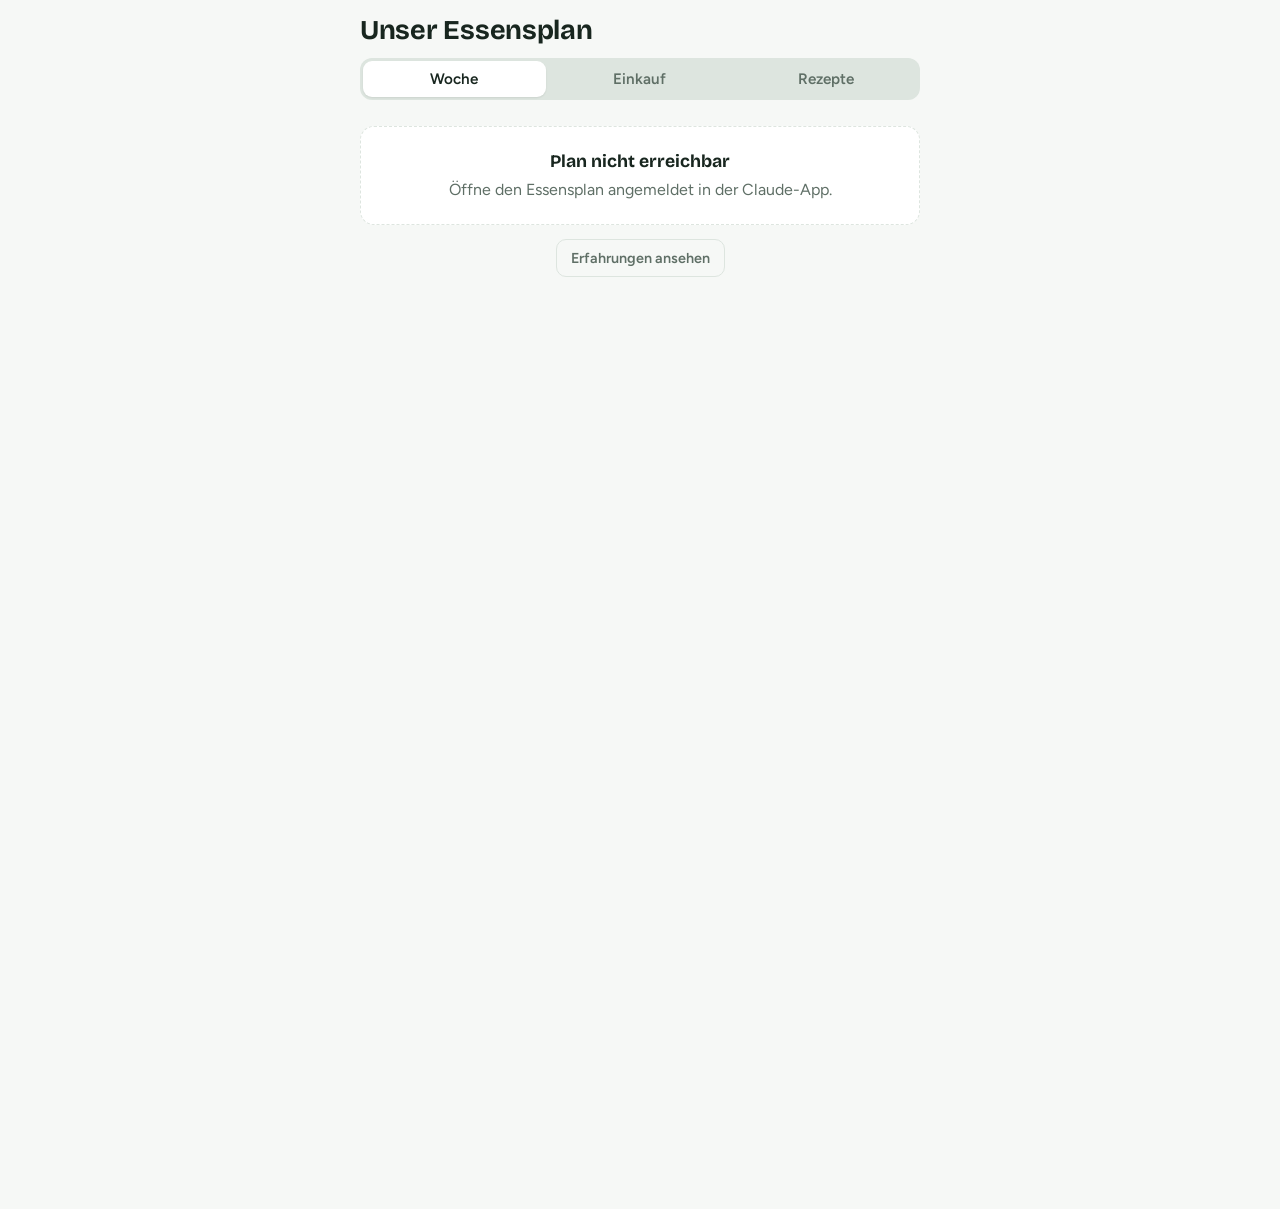
==== einkaufsplan/index.html @ de4b0ef2 "Einkaufsplan: Stand aus dem Claude-Artefakt übernommen (unverändert) Co-Authored-By: Claude Opus 5.5" ====
<!doctype html><html><head><meta charset=utf8><meta name=viewport content="width=device-width,initial-scale=1,viewport-fit=cover"><style>:root{color-scheme:light;box-sizing:border-box;padding-top:env(safe-area-inset-top,0px);padding-bottom:env(safe-area-inset-bottom,0px)}html{scroll-padding-top:env(safe-area-inset-top,0px)}body{margin:0;padding:0;font:14px -apple-system,BlinkMacSystemFont,sans-serif;background:#fff;color:#000}img{max-width:100%}[hidden]:not([hidden=until-found i]){display:none!important}</style></head><body>


<title>Unser Essensplan</title>
<meta name="claude:viewport-fit-sides" content="cover">
<link rel="preconnect" href="https://fonts.googleapis.com">
<link rel="stylesheet" href="https://fonts.googleapis.com/css2?family=Bricolage+Grotesque:opsz,wght@12..96,600;12..96,700&family=Figtree:wght@400;500;600&display=swap">
<link rel="stylesheet" href="app.css">
<style>
/* Layout: ein Küchenblock fürs Handy – sticky Kopf mit drei Reitern (Woche / Einkauf / Rezepte), darunter eine Spalte.
   Farb-Tokens stehen in app.css. Rezept, Kochmodus und Regeln sind Ansichten derselben Seite (kein Seitenwechsel). */
*{box-sizing:border-box}
body{background:var(--bg);color:var(--ink);font-family:var(--body);font-size:16px;line-height:1.45;
  padding-left:max(16px,env(safe-area-inset-left,0px));padding-right:max(16px,env(safe-area-inset-right,0px));padding-block:0 32px}
body::before{content:"";position:fixed;inset:0 0 auto;height:env(safe-area-inset-top,0px);z-index:10;background:var(--bg)}
.wrap{max-width:560px;margin:0 auto}
header{position:sticky;top:env(safe-area-inset-top,0px);z-index:5;background:var(--bg);padding-block:16px 10px;display:flex;flex-direction:column;gap:12px;box-shadow:0 0 0 100vmax var(--bg);clip-path:inset(0 -100vmax)}
h1{font-family:var(--display);font-weight:700;font-size:1.7rem;line-height:1.1;margin:0;letter-spacing:-.01em;text-wrap:balance}
.sub{color:var(--muted);font-size:.9rem;margin:0}
.tabs{display:grid;grid-template-columns:1fr 1fr 1fr;background:var(--line);border-radius:12px;padding:3px;gap:3px}
.tabs button{font:600 .95rem var(--body);border:0;border-radius:9px;padding:9px;background:transparent;color:var(--muted);cursor:pointer;text-align:center}
.reclink{display:flex;align-items:center;justify-content:space-between;gap:10px;padding:11px 14px;border-radius:10px;background:var(--accent-soft);color:var(--accent);font-weight:600;text-decoration:none}
.reclink span{font-size:.82rem;font-weight:500;color:var(--muted)}
.chip.rec{background:transparent;border:1px solid var(--accent);color:var(--accent)}
.tabs button[aria-selected="true"]{background:var(--surface);color:var(--ink);box-shadow:0 1px 2px rgba(0,0,0,.08)}
button:focus-visible,input:focus-visible{outline:2px solid var(--accent);outline-offset:2px}

.days{display:flex;flex-direction:column;gap:8px;margin-top:6px}
.day{background:var(--surface);border:1px solid var(--line);border-radius:14px;overflow:hidden}
.day.today{border-color:var(--accent);box-shadow:0 0 0 1px var(--accent)}
.day.newday{border-style:dashed;background:transparent}
.day.jfree .dayhead{cursor:default}
#days{overflow-anchor:none}   /* Sicht beim Nachladen hält loadOlder selbst; Browser-Anker würde doppelt verschieben */
.day.fresh{animation:fresh 1.6s ease-out}
.dayhead{display:grid;grid-template-columns:4rem 1fr auto;gap:12px;align-items:center;width:100%;text-align:left;background:none;border:0;padding:8px 12px;color:inherit;font:inherit;cursor:pointer}
.date{display:flex;flex-direction:column;align-items:flex-start;line-height:1.1}
.wd{font-family:var(--display);font-weight:700;font-size:1.15rem}
.wd.jk{font-size:.88rem;color:var(--muted)}
.dm{font-size:.78rem;color:var(--muted);font-variant-numeric:tabular-nums}
.today .wd{color:var(--accent)}
.dish{font-weight:600;font-size:1.02rem;overflow-wrap:anywhere}
.dish.empty{color:var(--muted);font-weight:500;font-style:italic}
.meta{display:flex;flex-wrap:wrap;gap:6px;margin-top:5px}
.chip{font-size:.74rem;font-weight:600;letter-spacing:.02em;padding:2px 8px;border-radius:999px;background:var(--accent-soft);color:var(--accent);white-space:nowrap}
.chip.prep{background:var(--pepper-soft);color:var(--pepper)}
.verdict{font-size:.74rem;font-weight:700;letter-spacing:.04em;text-transform:uppercase}
.verdict.gut{color:var(--accent)} .verdict.ok{color:var(--warn)} .verdict.nein{color:var(--bad)}
.chev{color:var(--muted);transition:transform .2s}
.day.open .chev{transform:rotate(90deg)}
.panel{border-top:1px solid var(--line);padding:10px 12px 12px;display:flex;flex-direction:column;gap:10px;background:var(--bg)}
.note{color:var(--muted);font-size:.92rem;margin:0}
label.lbl{font-size:.74rem;font-weight:600;letter-spacing:.06em;text-transform:uppercase;color:var(--muted);display:block;margin-bottom:5px}
input[type=text],textarea{width:100%;font:inherit;font-size:16px;color:var(--ink);background:var(--surface);border:0;border-radius:8px;padding:8px 10px}
textarea{min-height:calc(3 * 1.45em + 16px);resize:vertical}   /* drei Zeilen + Innenabstand */
.rate{display:grid;grid-template-columns:repeat(3,1fr);gap:6px}
.rate button{font:600 .88rem var(--body);padding:9px 4px;border-radius:10px;border:1px solid var(--line);background:var(--bg);color:var(--ink);cursor:pointer}
.rate button[aria-pressed="true"][data-v="gut"]{background:var(--accent);border-color:var(--accent);color:var(--surface)}
.rate button[aria-pressed="true"][data-v="ok"]{background:var(--warn);border-color:var(--warn);color:var(--surface)}
.rate button[aria-pressed="true"][data-v="nein"]{background:var(--bad);border-color:var(--bad);color:var(--surface)}

/* Listen-Look wie in den ToDos: Kopfzeile zum Auf-/Zuklappen, eine Karte je Abschnitt, flache 38-px-Zeilen, kaum Rahmen */
.group{margin-top:18px}
.lh{display:flex;align-items:baseline;gap:8px;flex-wrap:wrap}
.lh h2,.group h2{font-family:var(--display);font-weight:700;font-size:1.15rem;margin:0}
.lh .gsub,.group .gsub{color:var(--muted);font-size:.85rem;margin:0}
.sec{font-size:.74rem;font-weight:600;letter-spacing:.07em;text-transform:uppercase;color:var(--muted);margin:14px 0 6px}
/* Abschnittsüberschrift wie bisher, nur zum Auf-/Zuklappen (▶ davor) */
.sh{margin:14px 0 6px}
.sh .tg{display:flex;align-items:center;gap:4px;width:100%;background:none;border:0;padding:2px 0;margin:0;color:var(--muted);font:600 .74rem var(--body);letter-spacing:.07em;text-transform:uppercase;cursor:pointer;text-align:left}
.sh .tg::before{content:"\25B6\FE0E";display:inline-flex;align-items:center;justify-content:center;width:1.1em;font-size:.85em;transition:transform .15s}
.drop:not(.shut) .sh .tg::before{transform:rotate(90deg)}
.sh .tg{-webkit-tap-highlight-color:transparent;-webkit-user-select:none;user-select:none}
.sh .tg:focus:not(:focus-visible){outline:0}
#foldpad{height:100vh;pointer-events:none}
.drop.emptysec .sh{opacity:.7}
.drop.shut .items{display:none}
.doneblk{margin-top:18px}
.quiet{text-align:center;margin:28px 0 0}
.quiet .linkbtn{color:var(--muted);font-weight:500;font-size:.85rem}
#v-zuo .zg{margin-top:20px}
#v-zuo .zg h2{font-size:1.05rem;margin:0 0 4px}
#v-zuo .zg .sub{font-size:.85rem;margin:0 0 8px}
.chips{display:flex;flex-wrap:wrap;gap:6px;align-items:center}
.kw{display:inline-flex;align-items:center;gap:2px;padding:3px 4px 3px 10px;border-radius:999px;background:var(--surface);border:1px solid var(--line);font-size:.88rem}
.kto{color:var(--muted);font-size:.82rem}
.kw.hard{color:var(--accent);font-weight:600}   /* Stichwort mit ! nur über grüne, fette Schrift erkennbar, kein Rahmen (1.11.) */
.kx{border:0;background:none;color:var(--muted);font-size:1rem;line-height:1;width:22px;height:22px;border-radius:50%;cursor:pointer;padding:0;-webkit-tap-highlight-color:transparent}
.kadd{flex:0 0 9.5em;min-width:0}
.kadd input{width:100%;font:inherit;font-size:16px;border:1px solid var(--line);border-radius:999px;background:var(--surface);color:var(--ink);padding:2px 10px;height:30px;outline:0}
.kadd input:focus{border-color:var(--accent)}
.kw.fresh{animation:kwflash 1.6s ease-out}
@keyframes kwflash{0%,35%{background:var(--accent-soft);border-color:var(--accent)}100%{background:var(--surface)}}
@media (prefers-reduced-motion:reduce){.kw.fresh{animation:none}}
.kadd input::placeholder{color:var(--muted)}
.row.fresh{animation:fresh 1.6s ease-out}
@keyframes fresh{0%,35%{background:var(--accent-soft)}100%{background:transparent}}
@media (prefers-reduced-motion:reduce){.row.fresh{animation:none}}
.sh{display:flex;align-items:center;gap:8px}
.sh .tg{flex:1;min-width:0;width:auto;white-space:nowrap}
.sh .cf{flex:none;display:flex;align-items:center;gap:6px;margin:-6px 0;font-size:.85rem;color:var(--muted)}
.sh .cf button{font:600 .82rem var(--body);padding:5px 10px;border-radius:8px;cursor:pointer;-webkit-tap-highlight-color:transparent}
.sh .cf-yes{background:var(--bad);border:1px solid var(--bad);color:var(--surface)}
.sh .cf-no{background:none;border:1px solid var(--line);color:var(--muted)}
.sh .clr{flex:none;display:flex;align-items:center;justify-content:center;width:30px;height:26px;margin:-4px -4px -4px 0;padding:0;border:0;border-radius:8px;background:none;color:var(--muted);cursor:pointer;-webkit-tap-highlight-color:transparent}
.doneblk .items{opacity:.85}
.items{background:var(--surface);border:1px solid var(--line);border-radius:10px;list-style:none;margin:0;padding:0;overflow:hidden}
.items li+li{border-top:1px solid var(--line)}
.item{display:flex;align-items:center;gap:10px;height:38px;padding:0 12px 0 10px}
.item input[type=checkbox],.edit.ex input[type=checkbox]{-webkit-appearance:none;appearance:none;width:20px;height:20px;flex:none;margin:0;border-radius:50%;border:1.8px solid var(--muted);position:relative;cursor:pointer;background:none}
.item input[type=checkbox]:checked,.edit.ex input[type=checkbox]:checked{background:var(--accent);border-color:var(--accent)}
.item input[type=checkbox]:checked::after,.edit.ex input[type=checkbox]:checked::after{content:"";position:absolute;left:5.5px;top:2px;width:5px;height:10px;border:solid var(--surface);border-width:0 2px 2px 0;transform:rotate(45deg)}
.item .nm{flex:1;min-width:0;white-space:nowrap;overflow:hidden;text-overflow:ellipsis}
.item.done .nm{text-decoration:line-through;color:var(--muted)}
.item .q{font-weight:600;font-variant-numeric:tabular-nums}
.item .due{flex:none;color:var(--muted);opacity:.8;font-size:.82rem;font-variant-numeric:tabular-nums}
.item .due.late{color:var(--bad);opacity:1}
/* Rezeptfarben (nur bei mehreren Rezepten) */
:root{--rc0:#2f7a4a;--rc1:#2563eb;--rc2:#c2410c;--rc3:#7c3aed;--rc4:#be185d;--rc5:#0f766e}
@media (prefers-color-scheme:dark){:root:not([data-theme="light"]){--rc0:#6cc28c;--rc1:#7aa7ff;--rc2:#f08a55;--rc3:#b794f6;--rc4:#f472b6;--rc5:#4fd1c5}}
:root[data-theme="dark"]{--rc0:#6cc28c;--rc1:#7aa7ff;--rc2:#f08a55;--rc3:#b794f6;--rc4:#f472b6;--rc5:#4fd1c5}
.item .orig.rc0{color:var(--rc0)}.item .orig.rc1{color:var(--rc1)}.item .orig.rc2{color:var(--rc2)}.item .orig.rc3{color:var(--rc3)}.item .orig.rc4{color:var(--rc4)}.item .orig.rc5{color:var(--rc5)}
.item .orig[class*="rc"][aria-expanded="true"]{background:color-mix(in srgb,currentColor 14%,transparent)}
.edit.ex{padding:0 12px 0 10px;gap:10px}
/* Herkunft aus einem Rezept: kleiner Knopf am Zeilenende; erster Tipp zeigt die Blase, zweiter öffnet das Rezept (29.10.) */
.item .orig{flex:none;width:30px;height:30px;margin-right:-7px;display:flex;align-items:center;justify-content:center;border:0;border-radius:50%;background:none;color:var(--muted);cursor:pointer;padding:0;-webkit-tap-highlight-color:transparent}
.item .orig[aria-expanded="true"]{color:var(--accent);background:var(--accent-soft)}
#srcpop{position:fixed;z-index:26;transform:translateY(-50%);display:flex;align-items:center;gap:6px;max-width:calc(100vw - 90px);padding:6px 10px;border-radius:8px;background:var(--ink);color:var(--bg);font-size:.85rem;box-shadow:0 4px 14px rgba(0,0,0,.18);cursor:pointer;-webkit-tap-highlight-color:transparent}
#srcpop span:first-child{white-space:nowrap;overflow:hidden;text-overflow:ellipsis}
#srcpop::after{content:"";position:absolute;right:-5px;top:50%;margin-top:-5px;border:5px solid transparent;border-right:0;border-left-color:var(--ink)}
.add{display:flex;align-items:center;gap:4px;margin-top:8px;background:var(--surface);border:1px solid var(--line);border-radius:10px;height:40px;padding:0 12px 0 10px}
.add input{flex:1;min-width:0}
.btn{font:600 .9rem var(--body);border-radius:10px;padding:9px 14px;border:1px solid var(--accent);background:var(--accent);color:var(--surface);cursor:pointer;white-space:nowrap}
.btn.ghost{background:transparent;color:var(--muted);border-color:var(--line)}
.btn.danger{background:var(--bad);border-color:var(--bad)}
.tools{display:flex;flex-wrap:wrap;gap:8px;align-items:center;margin-top:10px}
.state{background:var(--surface);border:1px dashed var(--line);border-radius:14px;padding:22px 18px;color:var(--muted);text-align:center;margin-top:10px}
.state strong{display:block;color:var(--ink);font-family:var(--display);font-size:1.1rem;margin-bottom:4px}
.toast{position:fixed;left:50%;transform:translateX(-50%);bottom:calc(16px + env(safe-area-inset-bottom,0px));background:var(--ink);color:var(--bg);padding:9px 14px;border-radius:10px;font-size:.9rem;z-index:20}
/* Eingaben in Zeilen ohne Feldrahmen, nur Cursor – Zeile bleibt gleich hoch */
.edit{display:flex;align-items:center;gap:6px;height:38px;padding:0 12px 0 40px;position:relative}
.edit.new::before,.add::before{content:"＋";color:var(--muted);flex:none;width:20px;text-align:center}
.edit.new::before{position:absolute;left:10px}
.edit input,.add input{background:transparent;border:0;border-radius:0;padding:0;height:36px;font:inherit;font-size:16px;color:var(--ink);outline:0}
.edit input:focus-visible,.add input:focus-visible{outline:0}
.edit .ei{flex:1;min-width:0}
.edit input::placeholder,.add input::placeholder{color:var(--muted)}
.row{-webkit-user-select:none;user-select:none;-webkit-touch-callout:none}
.item .nm{cursor:text}
.toast{width:max-content;max-width:calc(100vw - 32px)}
.item{cursor:default}
.row.dragging{opacity:.35;background:var(--accent-soft)}
/* Ziehen wie in den ToDos (SortableJS-Look, 1.11.): Kopie mit Schatten am Finger, der Eintrag selbst steht blass
   schon an seinem künftigen Platz, die anderen rücken in 150 ms nach. Keine Rahmen um Ziel-Kategorien. */
.row.ghost{position:fixed;left:0;top:0;z-index:30;list-style:none;pointer-events:none;background:var(--surface);border-radius:10px;box-shadow:0 6px 18px rgba(0,0,0,.2)}
.items .ph{padding:0 12px;line-height:38px;color:var(--muted);font-size:.88rem;font-style:italic}
.drop.emptysec .sec{opacity:.7}
/* Leere Kategorien stehen immer da, ihre Karte erscheint erst, wenn der gezogene Eintrag hineinrückt;
   eine beim Ziehen leer gewordene Karte verschwindet (29.10., 1.11.) */
.drop.emptysec .items{display:none}
body.dragmode .drop .items:has(>.row.dragging){display:block}
body.dragmode .items:not(:has(>.row)){display:none}
body.dragmode .items .ph{display:none}
/* Zugeklappte Kategorie als Ziel: nur der gezogene Eintrag wird sichtbar */
body.dragmode .drop.shut .items:has(>.row.dragging)>li:not(.dragging){display:none}
/* Merkliste je Kategorie: Listen-Symbol rechts in der Überschrift, darunter Vorschläge zum Antippen (29.10., Symbol 1.11.) */
.sh .mkinfo{flex:none;width:28px;height:24px;margin:-4px -4px -4px 0;padding:0;display:flex;align-items:center;justify-content:center;border:0;border-radius:7px;background:none;color:var(--muted);cursor:pointer;-webkit-tap-highlight-color:transparent;touch-action:manipulation}
.sh .mkinfo[aria-expanded="true"]{background:var(--accent-soft);color:var(--accent)}
.mkbox{display:flex;flex-wrap:wrap;gap:6px;align-items:center;padding:2px 0 8px}
.mkbox[hidden]{display:none}
.mkchip{display:inline-flex;align-items:center;gap:4px;height:30px;padding:0 11px;border-radius:999px;border:1px solid var(--line);background:var(--surface);color:var(--ink);font:500 .88rem var(--body);cursor:pointer;-webkit-tap-highlight-color:transparent;touch-action:manipulation}
.mkchip.mkon{background:var(--accent-soft);border-color:var(--accent);color:var(--accent);font-weight:600}
.mkchip.mkon::before{content:"✓";font-size:.8em}
/* Vorschlag lange drücken: Name direkt im Chip ändern, darunter Einkaufs-Labels wählen (1.11.) */
.mkchip{-webkit-user-select:none;user-select:none;-webkit-touch-callout:none}
.mkchip .lbb{width:16px;height:16px;margin-right:-5px}
.mkchip.mked{cursor:text;border-color:var(--accent);box-shadow:0 0 0 1px var(--accent)}
/* 16px gegen den iOS-Zoom, optisch auf Chipgröße (.88rem) verkleinert; die gesparte Breite gleicht fitMk() per margin-right aus */
.mkchip .mkname{outline:0;white-space:pre;min-width:1ch;-webkit-user-select:text;user-select:text;display:inline-block;font-size:16px;transform:scale(.88);transform-origin:left center}
.mkchip .mkname:focus,.mkchip .mkname:focus-visible{outline:0;box-shadow:none}
.lbpick.mkpick{padding:2px 0 4px}
.mkadd{flex:0 0 8.5em;min-width:0;margin:0}
.mkadd input[type=text]{width:100%;height:30px;padding:0 10px;font:inherit;font-size:16px;border:1px dashed var(--line);border-radius:999px;background:transparent;color:var(--ink);outline:0}
.mkadd input[type=text]:focus{border-style:solid;border-color:var(--accent)}
.mkadd input::placeholder{color:var(--muted)}
/* Labels: kleine runde Abzeichen rechts in der Zeile; im Bearbeiten darunter zum An-/Abwählen (29.10.) */
.lbset{flex:none;display:flex;align-items:center;gap:3px;cursor:text}
.lbb{flex:none;width:18px;height:18px;border-radius:50%;display:inline-flex;align-items:center;justify-content:center;background:var(--c);color:var(--f,#fff);font:800 8.5px/1 var(--body);letter-spacing:-.03em;padding:0;border:0;-webkit-user-select:none;user-select:none}
.lbb svg{width:62%;height:62%}
/* Geschäfte mit Original-Logo (1.11.): das Logo füllt das ganze Rund */
.lbb.lg{background:none}
.lbb.lg svg{width:100%;height:100%;display:block}
.item.done .lbset{opacity:.55}
.edit.ex.lbon{flex-wrap:wrap;height:auto;min-height:38px;align-content:flex-start}
.edit.ex.lbon>input[type=checkbox]{margin-block:9px}
.lbpick{flex-basis:100%;display:flex;flex-wrap:wrap;gap:7px;padding:0 0 10px 30px}
.lbpick .lbb{width:28px;height:28px;font-size:11px;cursor:pointer;opacity:.3;-webkit-tap-highlight-color:transparent;touch-action:manipulation;transition:opacity .12s}
.lbpick .lbb.on{opacity:1;box-shadow:0 0 0 2px var(--surface),0 0 0 3.5px var(--c)}
.zg h2 .lbb{width:20px;height:20px;font-size:9px;vertical-align:-3px;margin-right:6px}
body.dragmode{overscroll-behavior:none}
body.dragmode #shop{padding-bottom:110px}
#bin{position:fixed;left:50%;transform:translateX(-50%);bottom:calc(18px + env(safe-area-inset-bottom,0px));z-index:25;display:flex;align-items:center;gap:8px;padding:14px 22px;border-radius:999px;background:var(--surface);color:var(--bad);border:2px dashed var(--bad);font-weight:600;box-shadow:0 6px 20px rgba(0,0,0,.15);transition:transform .12s,background .12s}
#bin.over{background:var(--bad);color:var(--surface);border-style:solid;transform:translateX(-50%) scale(1.08)}
.exp .items li{padding:9px 12px}.exp .et{font-weight:600}.exp .ex{color:var(--muted);font-size:.92rem;margin:3px 0 0}
.exp .items li .verdict{margin-left:8px}
.hint{color:var(--muted);font-size:.82rem;text-align:center;margin:14px 0 0}
.planbtn{display:flex;align-items:center;color:var(--accent)!important;padding:6px 4px!important;-webkit-tap-highlight-color:transparent}
.toast .undo{margin-left:10px;font:600 .9rem var(--body);background:none;border:0;color:var(--bg);text-decoration:underline;cursor:pointer;padding:0}
/* Woche umplanen: Gericht auf einen anderen Tag ziehen (26.10.) */
.dayhead{-webkit-user-select:none;user-select:none;-webkit-touch-callout:none;-webkit-tap-highlight-color:transparent}
/* Links Tag (bleibt stehen), rechts das Gericht (wird gezogen) */
.slot,.meal{display:block;min-width:0}
.date .ks{font-size:.7rem;color:var(--muted);margin-top:4px;white-space:nowrap}
.meal.placeholder{opacity:.35}
body.dragmode .day{overflow:visible}
.meal-ghost{position:fixed;left:0;top:0;z-index:30;pointer-events:none;background:var(--surface);border-radius:12px;padding:8px 12px;box-shadow:0 8px 24px rgba(0,0,0,.18);-webkit-user-select:none;user-select:none}
body.dragmode #v-week{padding-bottom:110px}
#park{position:fixed;left:50%;transform:translateX(-50%);bottom:calc(18px + env(safe-area-inset-bottom,0px));z-index:25;padding:14px 22px;border-radius:999px;background:var(--surface);color:var(--accent);border:2px dashed var(--accent);font-weight:600;white-space:nowrap;box-shadow:0 6px 20px rgba(0,0,0,.15);transition:transform .12s,background .12s}
#park.over{background:var(--accent);color:var(--surface);border-style:solid;transform:translateX(-50%) scale(1.08)}
@media (prefers-reduced-motion:reduce){.chev{transition:none}}
</style>

<div class="wrap">
  <header id="mainhead">
    <div>
      <h1>Unser Essensplan</h1>
    </div>
    <div class="tabs" role="tablist">
      <button role="tab" id="t-week" aria-selected="true" aria-controls="v-week" data-nav="week">Woche</button>
      <button role="tab" id="t-shop" aria-selected="false" aria-controls="v-shop" data-nav="shop">Einkauf</button>
      <button role="tab" id="t-rec" aria-selected="false" aria-controls="v-list" data-nav="list">Rezepte</button>
    </div>
  </header>

  <section id="v-week" role="tabpanel" aria-labelledby="t-week">
    <div class="days" id="days">
      <div class="state"><strong>Plan wird geladen …</strong>Hier erscheinen die Gerichte der Woche. Neue Wochen plant ihr mit Claude im Chat.</div>
    </div>
    <p class="hint"><button class="btn ghost" data-nav="exp">Erfahrungen ansehen</button></p>
  </section>

  <section id="v-shop" role="tabpanel" aria-labelledby="t-shop" hidden>
    <div id="shop">
      <div class="state"><strong>Einkaufsliste wird geladen …</strong>Hier erscheinen die Zutaten zum Abhaken.</div>
    </div>
  </section>

  <!-- Rezepte: Ansichten derselben Seite, Inhalt kommt aus rezepte.js -->
  <section id="v-list" class="rv" role="tabpanel" aria-labelledby="t-rec" hidden></section>

  <div id="v-detail" class="rv" hidden>
    <div class="top">
      <button class="back" id="d-back" data-nav="list">← Alle Rezepte</button>
      <nav class="toplinks"><button id="d-plan" class="planbtn" type="button" aria-label="Auf den Plan setzen" title="Auf den Plan setzen"><svg width="20" height="20" viewBox="0 0 24 24" fill="none" stroke="currentColor" stroke-width="2.1" stroke-linecap="round" stroke-linejoin="round" aria-hidden="true"><rect x="3.5" y="5" width="17" height="15" rx="2"/><path d="M3.5 10h17M8 3v4M16 3v4M12 13v5M9.5 15.5h5"/></svg></button><button id="d-alt" data-nav="week">Wochenplan</button></nav>
    </div>
    <main id="r-main"></main>
  </div>

  <div id="v-exp" class="rv exp" hidden>
    <div class="top">
      <button class="back" data-nav="week">← Wochenplan</button>
    </div>
    <h1>Erfahrungen</h1>
    <p class="sub">Was wir aus den Wochen gelernt haben. Claude nutzt das beim Planen.</p>
    <div id="exp-body"></div>
  </div>

  <div id="v-zuo" class="rv" hidden>
    <div class="top">
      <button class="back" data-nav="shop">← Einkauf</button>
    </div>
    <h1>Zuordnung &amp; Einheiten</h1>
    <p class="sub">So erkennt die Einkaufsliste Einträge und sortiert sie ein.</p>
    <div id="zuo-body"></div>
  </div>

  <div id="v-rules" class="rv" hidden>
    <div class="top">
      <button class="back" data-nav="list">← Alle Rezepte</button>
      <nav class="toplinks"><button data-nav="week">Wochenplan</button></nav>
    </div>
    <div id="rules-body"></div>
  </div>
</div>

<!-- Kochmodus: ein Schritt pro Bildschirm, oben die Phasen als Stränge zum Wechseln -->
<div class="cook" id="cook" role="dialog" aria-modal="true" aria-label="Kochmodus" hidden>
  <div class="c-top">
    <button class="c-icon" id="c-close" aria-label="Kochmodus beenden"><svg width="22" height="22" viewBox="0 0 24 24" fill="none" stroke="currentColor" stroke-width="2.4" aria-hidden="true"><path d="M6 6l12 12M18 6L6 18"/></svg></button>
    <span class="c-title" id="c-title"></span>
    <button class="c-ovbtn" id="c-ov" aria-expanded="false">Übersicht</button>
  </div>
  <nav class="c-phases" id="c-phases" aria-label="Phasen"></nav>
  <div class="c-body">
    <div class="c-stage" id="c-stage" aria-live="polite"></div>
    <div class="c-ovl" id="c-ovl" hidden></div>
  </div>
  <div class="c-nav">
    <button class="c-btn" id="c-prev" aria-label="Vorheriger Schritt">‹ Zurück</button>
    <button class="c-btn primary" id="c-done">Erledigt</button>
    <button class="c-btn" id="c-next" aria-label="Nächster Schritt">Weiter ›</button>
  </div>
</div>
<div class="toast" id="toast" hidden></div>

<script src="rezepte.js"></script>
<script src="labels.js"></script>
<script>
const SHIFT = {"Früh":"ab 7","Mittel":"ab 8","Spät":"ab 9"};
const VERDICT = {gut:"Gut", ok:"Okay", nein:"Nicht nochmal"};
const SECTIONS = ["Gemüse & Obst","Vorrat","Kühlregal","Tiefkühl","Drogerie","Sonstiges"];   /* Drogerie seit 1.11. nach Tiefkühl */   /* Gewürze und Konserven sind seit 29.10. „Vorrat“ */   /* Fleisch & Fisch gehört seit 26.10. ins Kühlregal */
let db = null, canWrite = true;
let days = [], items = [], exps = [], openDay = null;
const refreshers = [];
/* Live-Abos sauber beenden, wenn die Seite verlassen wird (z. B. Wechsel zu den Rezepten).
   Sonst bleiben sie beim Host registriert, und nach der Rückkehr lehnt er neue Abos ab. */
const unsubs = [];
addEventListener("pagehide",()=>{ while(unsubs.length){ try{unsubs.pop()()}catch(e){} } });
addEventListener("pageshow",e=>{ if(e.persisted) location.reload() });   /* Nachlade-Funktionen, nur aktiv wenn das Live-Abo abgelehnt wurde */
const $ = s => document.querySelector(s);
const esc = s => String(s ?? "").replace(/[&<>"]/g, c => ({"&":"&amp;","<":"&lt;",">":"&gt;",'"':"&quot;"}[c]));

function parse(d){const [y,m,dd]=d.split("-").map(Number);return new Date(y,m-1,dd)}
function todayStr(){const t=new Date();return `${t.getFullYear()}-${String(t.getMonth()+1).padStart(2,"0")}-${String(t.getDate()).padStart(2,"0")}`}
function toast(msg){const t=$("#toast");t.textContent=msg;t.hidden=false;clearTimeout(toast.h);toast.h=setTimeout(()=>t.hidden=true,2200)}

/* ---------- Navigation zwischen den Ansichten (eine Seite, kein Seitenwechsel) ----------
   Jede Ansicht hat eine Sprungmarke, damit Zurück am Handy und Links wie #rezept-shakshuka funktionieren. */
const VIEWS = {week:"#v-week", shop:"#v-shop", list:"#v-list", detail:"#v-detail", rules:"#v-rules", exp:"#v-exp", zuo:"#v-zuo"};
const TABS = {week:"#t-week", shop:"#t-shop", list:"#t-rec"};
const HASH = {week:"woche", shop:"einkauf", list:"rezepte", rules:"regeln", exp:"erfahrungen", zuo:"zuordnung"};
let view = null, viewArg = null; const scrollPos = {};
const hashFor = (v,a) => "#" + (v==="detail" ? "rezept-"+a : HASH[v]);
function parseHash(h){
  h = (h||"").replace(/^#/,"");
  if(h.startsWith("rezept-")) return ["detail", h.slice(7)];
  const v = Object.keys(HASH).find(k => HASH[k]===h);
  return v ? [v, null] : null;
}
/* Rezept: links geht es dorthin zurück, woher man kam (Wochenplan oder Rezeptliste), rechts steht die andere Möglichkeit.
   Die Herkunft steht im Verlaufseintrag, damit Zurück am Handy sie wiederherstellt. */
let origin = "list";
const ORIGIN = {week:"Wochenplan", list:"Alle Rezepte", shop:"Einkauf"};
function setOrigin(o){
  origin = ORIGIN[o] ? o : "list";
  const other = origin === "week" ? "list" : "week";
  const b = $("#d-back"), alt = $("#d-alt");
  b.dataset.nav = origin; b.textContent = "← " + ORIGIN[origin];
  alt.dataset.nav = other; alt.textContent = ORIGIN[other];
}
function nav(v, a=null, {push=true, restore=false, from=null}={}){
  if(!VIEWS[v]) v = "week";
  window.Rezepte?.closeCook();
  if(view) scrollPos[view+(viewArg||"")] = scrollY;
  if(v === "detail") setOrigin(from ?? (view === "detail" ? origin : view));
  view = v; viewArg = a;
  for(const [k,sel] of Object.entries(VIEWS)) $(sel).hidden = k!==v;
  $("#mainhead").hidden = !(v in TABS);
  for(const [k,sel] of Object.entries(TABS)) $(sel).setAttribute("aria-selected", k===v);
  if(v in TABS){ try{localStorage.setItem("tab",v)}catch(e){} }
  if(push){ try{history.pushState({v,a,o:origin},"",hashFor(v,a))}catch(e){} }
  if(v==="list") Rezepte.showList();
  if(v==="detail") Rezepte.showRecipe(a);
  if(v==="rules") Rezepte.showRules();
  if(v==="exp") renderExp();
  if(v==="zuo") renderZuo();
  if(v==="week"&&!restore){ histBack=3; anchorPending=true; if(days.length) renderDays() }
  requestAnimationFrame(() => { if(v==="week"&&!restore&&!anchorPending) return; scrollTo(0, restore ? (scrollPos[v+(a||"")]||0) : 0) });
}
window.nav = nav;
document.addEventListener("click", e => {
  const b = e.target.closest("[data-nav]"); if(!b) return;
  e.preventDefault(); nav(b.dataset.nav, b.dataset.arg||null);
});
addEventListener("popstate", e => {
  const s = e.state||{}; const p = s.v ? [s.v, s.a??null] : (parseHash(location.hash)||["week",null]);
  nav(p[0], p[1], {push:false, restore:true, from:s.o??null});
});


/* Woche */
/* Angezeigte Tage (ohne Joker): Die Woche öffnet mit gestern oben; darüber liegen histBack ältere Tage,
   die man durch Hochscrollen sieht (erst 3, beim weiteren Hochscrollen je 7 mehr). Alte Tage bleiben in der Datenbank. */
let histBack=3, anchorPending=true;
const histFrom=()=>addDays(todayStr(),-1-histBack);
function shownDays(){ const from=histFrom(); return days.filter(d=>!d.joker&&d.date>=from) }
/* Gestern (bzw. den ersten Tag ab gestern) direkt unter den Kopf rollen. keepY erlaubt die Position,
   auch wenn darunter weniger als eine Bildschirmhöhe Inhalt steht (foldpad gibt den Platz). */
function anchorYesterday(){
  const y=addDays(todayStr(),-1);
  const art=[...$("#days").querySelectorAll(".day:not(.spare)")].find(a=>a.dataset.id&&(days.find(d=>d.id===a.dataset.id)?.date||"")>=y);
  if(!art){scrollTo(0,0);return}
  const head=$("#mainhead").getBoundingClientRect().bottom;
  const top=Math.max(0,Math.round(art.getBoundingClientRect().top+scrollY-head-8));
  keepY=Math.max(keepY,top); scrollTo(0,top);
}
/* Nahe am oberen Rand: 7 ältere Tage davor hängen und die Sicht stehen lassen.
   Erst wenn das Scrollen steht (kein Finger, kein Schwung, kein Gummiband): Ein scrollTo mitten im iOS-Schwung
   wird vom weiterlaufenden Schwung überschrieben, dann springt die Liste (Patrick, 29.10.). Neue Tage blenden kurz ein. */
let olderT=0;
const scheduleOlder=()=>{ clearTimeout(olderT); olderT=setTimeout(loadOlder,200) };
function loadOlder(){
  if(view!=="week"||dDrag||rolling||anchorPending) return;
  if(touching){ scheduleOlder(); return }
  if(scrollY<0||scrollY>120) return;
  const from=histFrom(); if(!days.some(d=>!d.joker&&d.date<from)) return;
  const first=$("#days .day:not(.spare)"), before=first?first.getBoundingClientRect().top:0, oldFirst=first?.dataset.id;
  histBack+=7; renderDays();
  const same=oldFirst&&$(`#days .day[data-id="${CSS.escape(oldFirst)}"]`);
  if(same){ const d=same.getBoundingClientRect().top-before; if(d) scrollTo(0,scrollY+d) }
  if(!reducedMotion()) for(const a of $("#days").querySelectorAll(".day:not(.spare)")){ if(a===same) break; a.animate([{opacity:0},{opacity:1}],{duration:220,easing:"ease-out"}) }
}
addEventListener("scroll",scheduleOlder,{passive:true});
addEventListener("touchend",scheduleOlder,{passive:true});
/* Joker in eigener Reihenfolge (Feld order); ohne order nach Datum, ganz hinten */
function jokerList(){
  const k=d=>d.order??1e15;
  return days.filter(d=>d.joker).sort((a,b)=>k(a)-k(b)||(a.date<b.date?-1:a.date>b.date?1:0)||(a.id<b.id?-1:1));
}
function renderDays(){
  if(dDrag||rolling){dPending=true;return}   /* Neu-Rendern beim Ziehen/Rollen würde Karte bzw. Animation zerstören; danach nachholen */
  const el=$("#days");
  if(!days.length){el.innerHTML=`<div class="state"><strong>Noch kein Plan</strong>Sagt Claude im Chat „Plane die nächste Woche“, dann erscheinen die Tage hier.</div>`;return}
  const today=todayStr();
  /* Joker: Gerichte ohne festen Tag (Feld joker:true, Datum 2099-… nur zum Sortieren), stehen unten in eigener Gruppe */
  const reg=shownDays(), jok=jokerList();
  if(!reg.length){el.innerHTML=`<div class="state"><strong>Noch kein Plan</strong>Sagt Claude im Chat „Plane die nächste Woche“, dann erscheinen die Tage hier.</div>`;return}
  const card=d=>{
    const dt=parse(d.date);
    const cls=["day", d.date<today?"past":"", d.date===today?"today":"", openDay===d.id?"open":""].join(" ");
    /* Kerstins Schicht gehört zum Tag, nicht zum Gericht → links unter dem Datum */
    const ks=d.shift?`<span class="ks">${esc(d.shift)}${SHIFT[d.shift]?" "+esc(SHIFT[d.shift]):""}</span>`:"";
    return `<article class="${cls}${d.joker?" spare":""}" data-id="${esc(d.id)}"${d.joker?` data-key="${esc(d.id)}"`:""}>
      <button class="dayhead" aria-expanded="${openDay===d.id}">
        <span class="date">${d.joker?`<span class="wd jk"></span>`:`<span class="wd">${dt.toLocaleDateString("de-DE",{weekday:"short"}).replace(".","")}</span><span class="dm">${dt.toLocaleDateString("de-DE",{day:"2-digit",month:"2-digit"})}</span>${ks}`}</span>
        <span class="slot">${hasMeal(d)?mealHTML(d):emptyHTML(d.id)}</span>
        <svg class="chev" width="18" height="18" viewBox="0 0 24 24" fill="none" stroke="currentColor" stroke-width="2.4" aria-hidden="true"><path d="M9 6l6 6-6 6"/></svg>
      </button>
      ${openDay===d.id?panel(d):""}
    </article>`};
  /* „Ohne Tag“ steht immer da und endet mit einem freien Platz – Ablageziel, auch wenn das letzte Gericht herausgezogen wird */
  el.innerHTML=reg.map(card).join("")+`<div class="sec">Ohne Tag</div>`+jok.map(card).join("")+freeRowHTML();
  if(anchorPending&&view==="week"){anchorPending=false;anchorYesterday();scheduleOlder()}
}
const JFREE="__frei";
const freeRowHTML=()=>`<article class="day spare jfree" data-key="${JFREE}"><button class="dayhead" tabindex="-1"><span class="date"><span class="wd jk"></span></span><span class="slot">${emptyHTML(JFREE)}</span><span></span></button></article>`;
/* Rechter Teil: das Gericht (data-key = Dokument, in dem es gerade steht) */
function mealHTML(d){
  const chips=[];
  if(d.recipe) chips.push(`<span class="chip rec">Rezept</span>`);
  /* Tags sind nur noch Arbeitshinweise zum Gericht (Einkaufen, Vorkochen, doppelte Menge); Tagesinfos wie Kinder/Homegroup stehen seit 27.10. nicht mehr im Plan */
  (d.tags||[]).forEach(t=>chips.push(`<span class="chip prep">${esc(t)}</span>`));
  const v=d.rating?`<span class="verdict ${d.rating}">${VERDICT[d.rating]}</span>`:"";
  return `<span class="meal" data-key="${esc(d.id)}"><span class="dish">${esc(d.dish||"Noch offen")}</span>${chips.length||v?`<span class="meta">${chips.join("")}${v}</span>`:""}</span>`;
}
const emptyHTML=id=>`<span class="meal empty-m" data-key="empty:${esc(id)}"><span class="dish empty">${id===NEWDAY?"Neuer Tag":"Noch offen"}</span></span>`;
function panel(d){
  const dis=canWrite?"":"disabled";
  return `<div class="panel">
    ${d.note?`<p class="note">${esc(d.note)}</p>`:""}
    ${d.recipe?`<a class="reclink" href="#rezept-${esc(d.recipe)}" data-nav="detail" data-arg="${esc(d.recipe)}">Rezept öffnen<span>Zutaten &amp; Schritte →</span></a>`:""}
    <div><label class="lbl" for="dish-${d.id}">Gericht</label><input type="text" id="dish-${d.id}" data-f="dish" value="${esc(d.dish)}" ${dis}></div>
    <div><span class="lbl">Wie war's?</span><div class="rate">${Object.entries(VERDICT).map(([k,l])=>`<button data-v="${k}" aria-pressed="${d.rating===k}" ${dis}>${l}</button>`).join("")}</div></div>
    <div><label class="lbl" for="cmt-${d.id}">Notiz für den Rückblick</label><textarea id="cmt-${d.id}" data-f="comment" placeholder="z. B. zu scharf, doppelte Menge nächstes Mal" ${dis}>${esc(d.comment)}</textarea></div>
  </div>`;
}
$("#days").addEventListener("click",e=>{
  if(e.target.closest(".reclink")) return;   /* Navigation übernimmt nav() */
  if(Date.now()-dEnded<400) return;          /* Klick direkt nach dem Ablegen nicht als Aufklappen werten */
  const art=e.target.closest(".day"); if(!art||art.classList.contains("jfree")) return;
  const id=art.dataset.id;
  if(e.target.closest(".dayhead")){toggleDay(art);return}
  const r=e.target.closest(".rate button");
  if(r){const d=days.find(x=>x.id===id);const v=d.rating===r.dataset.v?null:r.dataset.v;save("days/"+id,{rating:v},"Bewertung gespeichert")}
});
$("#days").addEventListener("change",e=>{
  const f=e.target.dataset.f; if(!f) return;
  const id=e.target.closest(".day").dataset.id;
  const d=days.find(x=>x.id===id); const val=e.target.value.trim();
  if((d[f]||"")!==val) save("days/"+id,{[f]:val},"Gespeichert");
});

/* ---------- Umplanen: Gericht auf einen anderen Tag ziehen ----------
   Handy: Gericht (rechter Teil) lange drücken, Maus: direkt ziehen. Der Tag links bleibt stehen.
   Schon beim Ziehen rücken alle Gerichte an ihren künftigen Platz (150 ms, wie SortableJS in den ToDos). Auf einem Tag ablegen = Gericht kommt dorthin, das Gericht des Zieltags
   und die folgenden rutschen je einen Tag nach hinten, bis ein freier Tag kommt (der Starttag wird frei);
   was über den letzten Tag hinausrutscht, wird der erste Joker. Auf einem Joker ablegen = wie „Als Joker parken“.
   Am Tag bleiben Datum und Kerstins Schicht; mit dem Gericht wandern Rezept, Notiz, Tags, Bewertung und Kommentar.
   Unten „Als Joker parken“: Gericht wird Joker, der Tag ist wieder offen. Ein Joker, der leer würde, wird gelöscht. */
const mealOf=d=>({dish:d.dish||"",recipe:d.recipe||"",tags:d.tags||[],note:d.note||"",rating:d.rating??null,comment:d.comment||""});
const EMPTY_MEAL={dish:"",recipe:"",tags:[],note:"",rating:null,comment:""};
const hasMeal=d=>!!(d.dish||d.recipe);
const dayName=d=>d.joker?"ohne Tag":parse(d.date).toLocaleDateString("de-DE",{weekday:"short"}).replace(".","");
const park=document.createElement("div"); park.id="park"; park.hidden=true; park.textContent="Ohne Tag ablegen";
document.body.appendChild(park);
let dPress=null, dDrag=null, dPending=false, dEnded=0, rolling=0;

/* ---------- Tage auf-/zurollen (Skill artefakt-bau, aufklappen.md) ----------
   180 ms über Höhe, Innen-/Außenabstand, Rahmen und Deckkraft. Ohne Neuzeichnen: das Panel wird direkt
   eingefügt bzw. nach dem Zurollen entfernt, damit der Pfeil mitdreht. Zuklappen hält den Kopf (keepY/foldpad).
   Erneuter Tipp während des Zurollens bricht ab, der Tag bleibt offen. Nur ein Tag ist offen. */
const ROLL={duration:180,easing:"cubic-bezier(.4,0,.2,1)"};
function roll(el,close){
  if(matchMedia("(prefers-reduced-motion: reduce)").matches) return null;
  el.style.boxSizing="border-box"; el.style.overflow="hidden";
  const cs=getComputedStyle(el);
  const full={height:el.offsetHeight+"px",paddingTop:cs.paddingTop,paddingBottom:cs.paddingBottom,marginTop:cs.marginTop,marginBottom:cs.marginBottom,borderTopWidth:cs.borderTopWidth,borderBottomWidth:cs.borderBottomWidth,opacity:1};
  const zero={height:"0px",paddingTop:"0px",paddingBottom:"0px",marginTop:"0px",marginBottom:"0px",borderTopWidth:"0px",borderBottomWidth:"0px",opacity:0};
  const a=el.animate(close?[full,zero]:[zero,full],{...ROLL,fill:close?"forwards":"none"});
  const tidy=()=>{el.style.overflow="";el.style.boxSizing=""};
  a.finished.then(tidy,tidy);
  return a;
}
const flushDays=()=>{ if(!rolling&&!dDrag&&dPending){dPending=false;renderDays()} };
const setExp=(art,on)=>{art.classList.toggle("open",on);art.querySelector(".dayhead")?.setAttribute("aria-expanded",on)};
function track(a,done){ rolling++; const end=ok=>{rolling--;done?.(ok);flushDays()}; if(a) a.finished.then(()=>end(true),()=>end(false)); else end(true) }
function closePanel(art){
  const p=art.querySelector(".panel:not(.closing)"); setExp(art,false); if(!p) return;
  p.classList.add("closing"); keepY=Math.max(keepY,scrollY);
  track(roll(p,true),ok=>{ if(ok&&p.classList.contains("closing")) p.remove() });
}
function openPanel(art){
  const d=days.find(x=>x.id===art.dataset.id); if(!d) return;
  setExp(art,true); art.insertAdjacentHTML("beforeend",panel(d));
  track(roll(art.lastElementChild,false));
}
function toggleDay(art){
  const id=art.dataset.id, c=art.querySelector(".panel.closing");
  document.querySelectorAll("#days .day.open").forEach(a=>{ if(a.dataset.id!==id) closePanel(a) });
  if(c){ c.classList.remove("closing"); c.getAnimations().forEach(a=>a.cancel()); setExp(art,true); openDay=id; return }
  if(openDay===id){ openDay=null; closePanel(art) } else { openDay=id; openPanel(art) }
}

/* Werte wie SortableJS in den ToDos: 280 ms langer Druck (Touch), 6 px Wackeln erlaubt, Maus ab 3 px, 150 ms Nachrücken */
const SLIDE={duration:150,easing:"ease"};
const reducedMotion=()=>matchMedia("(prefers-reduced-motion: reduce)").matches;

$("#days").addEventListener("pointerdown",e=>{
  if(!canWrite||!db||e.button>0||dDrag) return;
  const m=e.target.closest(".meal"); if(!m||m.classList.contains("empty-m")) return;   /* offene Tage sind nur Ziel */
  const x=e.clientX,y=e.clientY, mouse=e.pointerType==="mouse";
  if(mouse) e.preventDefault();
  dPress={m,x,y,mouse,t:mouse?null:setTimeout(()=>dStart(m,x,y,false),280)};
});
addEventListener("pointermove",e=>{
  if(dPress&&!dDrag){
    const d=Math.hypot(e.clientX-dPress.x,e.clientY-dPress.y);
    if(dPress.mouse){ if(d>3) dStart(dPress.m,dPress.x,dPress.y,true) }
    else if(d>6){clearTimeout(dPress.t);dPress=null}
  }
  if(dDrag&&!dDrag.ending){dDrag.x=e.clientX;dDrag.y=e.clientY;dMove()}
},{passive:true});
addEventListener("pointerup",()=>{ if(dPress){clearTimeout(dPress.t);dPress=null} if(dDrag&&!dDrag.ending) dEnd(false) });
addEventListener("pointercancel",()=>{ if(dPress){clearTimeout(dPress.t);dPress=null} if(dDrag&&!dDrag.ending) dEnd(true) });
document.addEventListener("touchmove",e=>{ if(dDrag) e.preventDefault() },{passive:false});
$("#days").addEventListener("contextmenu",e=>{ if(e.target.closest(".meal")) e.preventDefault() });

/* ---------- Plan als Belegung: welcher Tag trägt welches Gericht, welche Joker in welcher Reihenfolge ----------
   Schlüssel eines Gerichts = Dokument, in dem es vor dem Ziehen steht (Tag-id oder Joker-id). */
/* NEWDAY: Platz hinter dem letzten Tag, nur während des Ziehens sichtbar. Wer dort ablegt, bekommt den Folgetag neu angelegt.
   Nachrutschende Gerichte füllen ihn nicht, sie werden wie bisher „ohne Tag“. */
const NEWDAY="__neu";
const nextPlanDate=()=>{ const reg=shownDays(); return reg.length?addDays(reg[reg.length-1].date,1):todayStr() };
function baseLayout(){
  const reg=shownDays();
  return {reg:[...reg.map(d=>d.id),NEWDAY], day:new Map([...reg.map(d=>[d.id,hasMeal(d)?d.id:null]),[NEWDAY,null]]), jok:jokerList().map(j=>j.id), pushed:0};
}
function layoutFor(src,tg){
  const L=baseLayout();
  if(L.day.get(src)===src) L.day.set(src,null); else L.jok=L.jok.filter(k=>k!==src);
  if(tg.type==="day"){
    /* Gericht auf den Zieltag; was dort steht, rutscht nach hinten bis zum nächsten freien Tag; über Freitag hinaus → erster Joker */
    let carry=src, i=L.reg.indexOf(tg.id);
    for(;;){
      if(i>=L.reg.length||(L.reg[i]===NEWDAY&&tg.id!==NEWDAY)){L.jok.unshift(carry);break}
      const cur=L.day.get(L.reg[i]); L.day.set(L.reg[i],carry);
      if(cur==null) break;
      carry=cur; i++; L.pushed++;
    }
  } else if(tg.type==="joker") L.jok.splice(Math.min(tg.at,L.jok.length),0,src);
  else L.jok.push(src);   /* „Als Joker parken“ → ans Ende */
  return L;
}
const sameLayout=(A,B)=>A.reg.every(id=>A.day.get(id)===B.day.get(id))&&A.jok.join("|")===B.jok.join("|");
const sameTg=(a,b)=>a&&b&&a.type===b.type&&a.id===b.id&&a.at===b.at;

/* ---------- Vorschau: Gerichte in ihre künftigen Plätze hängen, dann alles gleiten lassen (FLIP) ---------- */
function snap(){
  const m=new Map();
  $("#days").querySelectorAll(".day,.meal,.sec").forEach(el=>{ const r=el.getBoundingClientRect(); m.set(el,{x:r.left,y:r.top,h:r.height}) });
  return m;
}
function flip(before){
  if(reducedMotion()) return;
  const after=snap();
  for(const [el,b] of before){
    const a=after.get(el); if(!a) continue;
    if(el.classList.contains("meal")){
      /* Gericht liegt in einer Karte, die selbst gleitet: deren Weg abziehen, sonst doppelt */
      const art=el.closest(".day"), ab=before.get(art), aa=after.get(art);
      const cy=ab&&aa?ab.y-aa.y:0, cx=ab&&aa?ab.x-aa.x:0;
      const dx=b.x-a.x-cx, dy=b.y-a.y-cy;
      if(Math.abs(dx)>.5||Math.abs(dy)>.5) el.animate([{transform:`translate(${dx}px,${dy}px)`},{transform:"none"}],SLIDE);
    } else {
      const dy=b.y-a.y, dh=Math.abs(b.h-a.h)>.5;
      if(Math.abs(dy)>.5||dh) el.animate([{transform:`translateY(${dy}px)`,...(dh?{height:b.h+"px"}:{})},{transform:"none",...(dh?{height:a.h+"px"}:{})}],SLIDE);
    }
  }
  for(const [el] of after) if(!before.has(el)) el.animate([{opacity:0},{opacity:1}],SLIDE);   /* neu erschienen (z. B. „Noch offen“) */
}
function measure(){
  const sy=scrollY;
  dDrag.slots=[...$("#days").querySelectorAll(".day")].map(a=>{const r=a.getBoundingClientRect();
    return {day:!a.classList.contains("spare"),id:a.dataset.id,key:a.dataset.key,top:r.top+sy,bottom:r.bottom+sy}});
}
function jokerRow(k){
  const a=document.createElement("article"); a.className="day spare"; a.dataset.key=k;
  a.innerHTML=`<button class="dayhead" aria-expanded="false" tabindex="-1"><span class="date"><span class="wd jk"></span></span><span class="slot"></span><svg class="chev" width="18" height="18" viewBox="0 0 24 24" fill="none" stroke="currentColor" stroke-width="2.4" aria-hidden="true"><path d="M9 6l6 6-6 6"/></svg></button>`;
  return a;
}
function emptyEl(id){
  let e=dDrag.empties.get(id);
  if(!e){const t=document.createElement("span");t.innerHTML=emptyHTML(id);e=t.firstElementChild;dDrag.empties.set(id,e)}
  return e;
}
function showLayout(L,animate=true){
  const box=$("#days"), before=animate?snap():null;
  box.querySelectorAll(".day,.meal,.sec").forEach(el=>el.getAnimations().forEach(x=>x.cancel()));
  for(const id of L.reg){
    const art=box.querySelector(`.day[data-id="${CSS.escape(id)}"]:not(.spare)`); if(!art) continue;
    const k=L.day.get(id), el=k?dDrag.meals.get(k):emptyEl(id), slot=art.querySelector(".slot");
    if(slot.firstElementChild!==el) slot.replaceChildren(el);
  }
  let sec=box.querySelector(".sec");
  if(L.jok.length&&!sec){sec=document.createElement("div");sec.className="sec";sec.textContent="Ohne Tag";box.appendChild(sec)}
  const keep=new Set(L.jok);
  box.querySelectorAll(".day.spare:not(.jfree)").forEach(a=>{ if(!keep.has(a.dataset.key)) a.remove() });
  for(const k of L.jok){
    let a=dDrag.spares.get(k); if(!a){a=jokerRow(k);dDrag.spares.set(k,a)}
    const el=dDrag.meals.get(k), slot=a.querySelector(".slot");
    if(slot.firstElementChild!==el) slot.replaceChildren(el);
    box.appendChild(a);   /* hängt in der neuen Reihenfolge an (verschiebt, erzeugt nichts neu) */
  }
  const fr=box.querySelector(".jfree"); if(fr) box.appendChild(fr);   /* freier Platz bleibt am Ende */
  measure();
  if(before) flip(before);
}

function dStart(m,x,y,mouse){
  dPress=null;
  const key=m.dataset.key, src=days.find(v=>v.id===key); if(!src) return;
  if(!mouse) navigator.vibrate?.(12);
  /* offene Tage zuklappen, damit nur noch Tag und Gericht zu sehen sind */
  const box=$("#days"), before=snap();
  box.querySelectorAll(".panel").forEach(p=>p.remove());
  box.querySelectorAll(".day.open").forEach(a=>setExp(a,false)); openDay=null;
  /* Platz für den neuen Tag hinter dem letzten Tag einblenden (verschwindet beim nächsten Zeichnen) */
  const lastReg=[...box.querySelectorAll(".day:not(.spare)")].pop();
  if(lastReg){ const nd=parse(nextPlanDate()), a=document.createElement("article"); a.className="day newday"; a.dataset.id=NEWDAY;
    a.innerHTML=`<button class="dayhead" tabindex="-1"><span class="date"><span class="wd">${nd.toLocaleDateString("de-DE",{weekday:"short"}).replace(".","")}</span><span class="dm">${nd.toLocaleDateString("de-DE",{day:"2-digit",month:"2-digit"})}</span></span><span class="slot">${emptyHTML(NEWDAY)}</span><span></span></button>`;
    lastReg.after(a) }
  const r=m.getBoundingClientRect();
  const ghost=document.createElement("div"); ghost.className="meal-ghost"; ghost.style.width=(r.width+24)+"px";
  ghost.appendChild(m.cloneNode(true)); document.body.appendChild(ghost);
  const init=src.joker?{type:"joker",at:jokerList().findIndex(j=>j.id===key)}:{type:"day",id:key};
  dDrag={key,src,ghost,dx:x-r.left+12,dy:y-r.top+8,x,y,tg:init,changed:0,
    base:baseLayout(), meals:new Map([...box.querySelectorAll(".meal:not(.empty-m)")].map(e=>[e.dataset.key,e])),
    empties:new Map([...box.querySelectorAll(".meal.empty-m")].map(e=>[e.dataset.key.slice(6),e])),
    spares:new Map([...box.querySelectorAll(".day.spare:not(.jfree)")].map(a=>[a.dataset.key,a]))};
  dDrag.L=dDrag.base;
  m.classList.add("placeholder");
  m.addEventListener("touchmove",ev=>{ if(dDrag) ev.preventDefault() },{passive:false});
  document.body.classList.add("dragmode"); park.hidden=!!src.joker;
  measure(); flip(before);
  /* am oberen/unteren Rand weiterscrollen, auch wenn der Finger stillhält */
  dDrag.iv=setInterval(()=>{
    if(!dDrag||dDrag.ending) return;
    const top=$("#mainhead").getBoundingClientRect().bottom;
    const v=dDrag.y<top+30?-10:dDrag.y>innerHeight-50?10:0;
    if(v){scrollBy(0,v);dMove()}
  },16);
  dMove();
}
function dMove(){
  const g=dDrag, {x,y}=g;
  g.ghost.style.transform=`translate(${x-g.dx}px,${y-g.dy}px)`;
  const pr=park.getBoundingClientRect(), onPark=!park.hidden&&x>=pr.left&&x<=pr.right&&y>=pr.top&&y<=pr.bottom;
  park.classList.toggle("over",onPark);
  let tg=null;
  if(onPark) tg={type:"park"};
  else {
    const yd=y+scrollY, hit=g.slots.find(s=>yd>=s.top&&yd<s.bottom);
    if(hit?.day) tg={type:"day",id:hit.id};
    else if(hit){
      /* zwischen den Jokern: vor dem ersten, dessen Mitte unter dem Finger liegt */
      const rows=g.slots.filter(s=>!s.day&&s.key!==g.key);
      let at=rows.findIndex(s=>yd<(s.top+s.bottom)/2); if(at<0) at=rows.length;
      tg={type:"joker",at};
    }
  }
  /* außerhalb der Liste bleibt die letzte Vorschau stehen; kurz nach einem Wechsel nicht sofort zurückspringen */
  if(!tg||sameTg(tg,g.tg)||performance.now()-g.changed<80) return;
  g.tg=tg; g.changed=performance.now();
  g.L=layoutFor(g.key,tg); showLayout(g.L);
}
async function dEnd(cancel){
  const g=dDrag; g.ending=true; clearInterval(g.iv); dEnded=Date.now();
  park.hidden=true; park.classList.remove("over");
  if(cancel){ g.L=g.base; showLayout(g.base) }
  /* Kopie gleitet auf den Platzhalter, dann ist das Gericht an seinem Platz */
  const ph=g.meals.get(g.key), r=ph.getBoundingClientRect();
  rolling++;
  const fly=reducedMotion()?null:g.ghost.animate([{transform:g.ghost.style.transform},{transform:`translate(${r.left-12}px,${r.top-8}px)`}],{...SLIDE,fill:"forwards"});
  const done=()=>{ g.ghost.remove(); ph.classList.remove("placeholder"); document.body.classList.remove("dragmode");
    dDrag=null; rolling--; dPending=true; flushDays() };
  if(fly) fly.finished.then(done,done); else done();
  if(cancel||sameLayout(g.L,g.base)) return;
  const tg=g.tg, ch=changesFor(g.L), target=tg.type==="day"?(tg.id===NEWDAY?{date:nextPlanDate()}:days.find(v=>v.id===tg.id)):null;
  const msg=target?`Auf ${dayName(target)} verschoben`+(g.L.pushed?` · ${g.L.pushed===1?"1 Gericht rutscht":g.L.pushed+" Gerichte rutschen"} nach hinten`:"")
    :g.src.joker?"Reihenfolge geändert":`${g.src.dish} ohne Tag abgelegt`;
  await applyDays(ch,"next");
  if(ch.ok) moveUndo(msg,ch);
}
/* Aus der Belegung die Schreibungen ableiten: je Dokument neuer Inhalt (null = löschen) und alter fürs Rückgängigmachen.
   Am Tag bleiben Datum und Schicht; Joker bekommen eine Reihenfolge (order), neue Joker eine neue id. */
function changesFor(L){
  const strip=({id,...rest})=>rest, byId=new Map(days.map(d=>[d.id,d])), ch=[];
  for(const id of L.reg){
    if(id===NEWDAY){ const k=L.day.get(id); if(k){ const nd=nextPlanDate(); ch.push({id:nd,prev:null,next:{date:nd,...mealOf(byId.get(k))}}) } continue }
    const d=byId.get(id), k=L.day.get(id), m=k?mealOf(byId.get(k)):EMPTY_MEAL;
    if(JSON.stringify(m)!==JSON.stringify(mealOf(d))) ch.push({id,prev:strip(d),next:{...strip(d),...m}});
  }
  const keepJ=new Set(L.jok);
  for(const j of days.filter(d=>d.joker)) if(!keepJ.has(j.id)) ch.push({id:j.id,prev:strip(j),next:null});
  const stamp=Date.now();
  L.jok.forEach((k,i)=>{
    const o=(i+1)*1000, d=byId.get(k);
    if(d.joker){ if(d.order!==o) ch.push({id:k,prev:strip(d),next:{...strip(d),order:o}}) }
    else ch.push({id:`joker-${stamp}-${i}`,prev:null,next:{date:"2099-12-31",joker:true,...mealOf(d),order:o}});
  });
  return ch;
}
/* Schreibt die geplanten Stände lokal und in die Datenbank */
/* Eigene, noch nicht bestätigte Änderungen: id → {body (null = gelöscht), t}. Die Datenbank meldet nach jeder
   einzelnen Schreibung einen Zwischenstand; ohne diese Überlagerung sprängen Gerichte kurz auf den alten Platz zurück.
   Ein Eintrag fällt weg, sobald ein Stand der Datenbank ihn bestätigt (oder nach 15 s). */
const overlay=new Map();
const canon=v=>JSON.stringify(v,(k,x)=>x&&typeof x==="object"&&!Array.isArray(x)?Object.fromEntries(Object.keys(x).sort().map(k=>[k,x[k]])):x);
function applySnap(list){
  const now=Date.now(), byId=new Map(list.map(d=>[d.id,d]));
  for(const [id,o] of overlay){
    const cur=byId.get(id);
    if(now-o.t>15000){overlay.delete(id);continue}
    if(o.body===null){ if(!cur) overlay.delete(id); else byId.delete(id) }
    else { const {id:_,...rest}=cur||{}; if(cur&&canon(rest)===canon(o.body)) overlay.delete(id); else byId.set(id,{id,...o.body}) }
  }
  days=[...byId.values()].sort((x,y)=>x.date<y.date?-1:x.date>y.date?1:0);
  renderDays();
}
async function applyDays(ch,which){
  const now=Date.now(); for(const c of ch) overlay.set(c.id,{body:c[which],t:now});
  for(const c of ch){
    const body=c[which]; days=days.filter(v=>v.id!==c.id);
    if(body) days.push({id:c.id,...body});
  }
  days.sort((x,y)=>x.date<y.date?-1:x.date>y.date?1:0); renderDays();
  try{
    for(const c of ch){ const body=c[which]; if(body) await db.doc("days/"+c.id).set(body); else await db.doc("days/"+c.id).delete() }
    refreshers.forEach(f=>f()); ch.ok=true;
  }catch(err){ ch.ok=false; for(const c of ch) overlay.delete(c.id); refreshers.forEach(f=>f()); fail(err) }
}
function moveUndo(msg,ch){
  const t=$("#toast"); t.innerHTML=`${esc(msg)} <button class="undo" type="button">Rückgängig</button>`; t.hidden=false;
  clearTimeout(toast.h); toast.h=setTimeout(()=>{t.hidden=true},5000);
  t.querySelector(".undo").onclick=async()=>{ clearTimeout(toast.h); t.hidden=true; await applyDays(ch,"prev"); if(ch.ok) toast("Rückgängig gemacht") };
}

/* Erfahrungen: Sammlung "erfahrungen", von Claude gepflegt (Rückblick am Wochenende). Nur lesen. */
function renderExp(){
  const el=$("#exp-body"); if(!el) return;
  if(!exps.length){el.innerHTML=`<div class="state"><strong>Noch keine Erfahrungen</strong>Nach dem Wochenrückblick stehen sie hier.</div>`;return}
  const cats=[...new Set(exps.slice().sort((a,b)=>(a.catOrder??0)-(b.catOrder??0)).map(e=>e.kategorie||"Sonstiges"))];
  el.innerHTML=cats.map(c=>`<div class="group"><h2>${esc(c)}</h2><ul class="items">${
    exps.filter(e=>(e.kategorie||"Sonstiges")===c).sort((a,b)=>(a.order??0)-(b.order??0)).map(e=>`<li><span class="et">${esc(e.titel)}</span>${e.bew&&VERDICT[e.bew]?`<span class="verdict ${e.bew}">${VERDICT[e.bew]}</span>`:""}${e.text?`<p class="ex">${esc(e.text)}</p>`:""}</li>`).join("")}</ul></div>`).join("");
}

/* Einkauf
   Bedienung (22.10., 29.10.): Kreis = abhaken · Text antippen = ändern · lange drücken = ziehen:
   auf einen Bereich (auch einer anderen Liste) = verschieben, auf den Papierkorb unten = löschen (mit Rückgängig).
   Eine Zeile = ein Feld („3 Karotten“); Menge und Name trennt parseLine, gespeichert bleiben name und qty.
   Enter speichert und öffnet direkt darunter eine neue Zeile. */
let editId=null, drag=null;
/* Neue Zeile direkt in einem Bereich: Enter im Namen springt zur Menge, Enter in der Menge speichert
   und öffnet am Ende desselben Bereichs die nächste leere Zeile (26.10.) */
let addAt=null;   /* {list, sec, after} oder null; after = order der Zeile, unter der die neue steht (null = am Ende) */
/* Zugeklappte Abschnitte je Gerät merken (Liste|Abschnitt) */
let shut=new Set(); try{shut=new Set(JSON.parse(localStorage.getItem("einkauf-zu")||"[]"))}catch(e){}
const shutKey=(L,S)=>L+"|"+S;
function saveShut(){try{localStorage.setItem("einkauf-zu",JSON.stringify([...shut]))}catch(e){}}
const OLD_SEC={"Fleisch & Fisch":"Kühlregal","Gewürze":"Vorrat","Konserven & Vorrat":"Vorrat"};
const secOf=i=>OLD_SEC[i.section]||i.section||"Sonstiges";
const DONE="Erledigt";
const LIST="Einkaufsliste";   /* es gibt nur eine Liste (29.10.); ältere Einträge mit anderem list-Feld zählen mit dazu */   /* Name des Sammelblocks für Abgehaktes (kein Ablageziel beim Ziehen) */
const lineOf=i=>[i.qty,i.name].filter(Boolean).join(" ");
/* Menge erkennen: vorne („3 Karotten“, „500g Hack“, „2 Dosen Mais“, „6 Scheiben (ca. 300 g) Brot“, „3x Eier“)
   oder hinten („Milch 1 l“). Ohne Zahl ist alles Name. */
/* ---------- Zentrale Listen der Einkaufsliste (29.10.) ----------
   Einheiten, Stichwörter je Kategorie und „Immer im Haus“ (wird nicht aus Rezepten übernommen).
   Gespeichert in der Datenbank unter einstellungen/einkauf; bis dahin gelten diese Vorgaben.
   Über die Ansicht „Zuordnung & Einheiten“ (unten im Einkauf) zu sehen und zu ändern. */
const CHECK=["Tiefkühl","Vorrat","Kühlregal","Gemüse & Obst","Drogerie","Sonstiges"];   /* Prüfreihenfolge, erster Treffer zählt */
/* Labels je Eintrag samt Geschäfts-Logos: LABELS steht in labels.js (1.11. ausgelagert) */
const LBK=Object.fromEntries(LABELS.map(L=>[L.k,L]));
const lbCls=(L,on)=>`lbb${L.logo?" lg":""}${on?" on":""}`, lbStyle=L=>`--c:${L.c}${L.f?";--f:"+L.f:""}`, lbInner=L=>L.logo||L.g;
const badge=k=>{const L=LBK[k]; return L?`<span class="${lbCls(L)}" style="${lbStyle(L)}" role="img" aria-label="${esc(L.n)}" title="${esc(L.n)}">${lbInner(L)}</span>`:""};
/* Auswahlreihe der Labels (Eintrag bearbeiten, Vorschlag bearbeiten) */
const lbPick=(on,cls="")=>`<div class="lbpick${cls}" role="group" aria-label="Labels">${LABELS.map(L=>{const a=on.includes(L.k); return `<button type="button" tabindex="-1" class="${lbCls(L,a)}" style="${lbStyle(L)}" data-lb="${L.k}" aria-pressed="${a}" aria-label="${esc(L.n)}" title="${esc(L.n)}">${lbInner(L)}</button>`}).join("")}</div>`;
const DEF_MERK={
  "Vorrat":["Linsen","Kichererbsen","Bohnen","Vollkornreis","Vollkornnudeln","Haferflocken"],
  "Gemüse & Obst":["Zucchini","Paprika","Karotten","Brokkoli","Spinat","Pilze","Tomaten","Gurken","Zwiebeln","Grüne Bohnen","Kartoffeln","Süßkartoffeln"],
  "Kühlregal":["Naturjoghurt","Skyr","Quark","Eier","Käse","Feta","Fisch","Geflügel"],
  "Tiefkühl":[],"Drogerie":[],"Sonstiges":[]
};
const DEF_CFG={
  vorrat:["salz","pfeffer","wasser"],
  gelernt:{},   /* Artikelname → Kategorie, entsteht beim Verschieben eines Eintrags; gilt vor den Stichwörtern */
  einheiten:["kg","g","mg","ml","cl","l","el","tl","msp","prise","prisen","bund","stk","stück","st","stange","stangen","dose","dosen","glas","gläser","pck","packung","packungen","päckchen","becher","flasche","flaschen","scheibe","scheiben","zehe","zehen","kopf","köpfe","netz","netze","beutel","tüte","tüten","schale","schalen","handvoll","liter","gramm","kilo","tasse","tassen"],
  kategorien:{
    "Tiefkühl":["tk","tiefk","gefror"],
    "Vorrat":["salz","pfeffer","pulver","gemahlen","kümmel","cumin","curry","zimt","muskat","oregano","majoran","lorbeer","kurkuma","gewürz","chili","cayenne","vanille","natron","dose","glas","brühe","fond","bohnen","kichererbsen","mais","linsen","nudel","spaghetti","pasta","reis","bulgur","couscous","quinoa","mehl","zucker","honig","öl","olivenöl","rapsöl","essig","senf","ketchup","tomatenmark","passata","gehackte tomaten","stückige tomaten","kokosmilch","sauce","soße","haferflocken","nüsse","mandeln"],
    "Kühlregal":["hack","fleisch","hähnchen","huhn","pute","rind","schwein","wurst","würst","schinken","speck","salami","lachs","fisch","garnel","ei","eier","milch","sahne","schmand","joghurt","quark","käse","feta","butter","mozzarella","parmesan","tofu","crème","creme","hefe"],
    "Drogerie":["zahnpasta","zahncreme!","zahnbürste","zahnseide","duschgel","shampoo","spülung","seife","deo","rasier","wattepad","wattestäbchen","taschentüch","toilettenpapier","klopapier","küchenrolle","spülmittel","waschmittel","weichspüler","spülmaschinentabs","reiniger","putzmittel","schwamm","müllbeutel","pflaster","windel","feuchttücher","sonnencreme!","handcreme!"],
    "Gemüse & Obst":["zwiebel","knoblauch","paprika","karotte","möhre","kartoffel","tomate","gurke","zucchini","aubergine","lauch","porree","sellerie","spinat","salat","pilz","champignon","brokkoli","blumenkohl","kohl","apfel","äpfel","banane","zitrone","limette","ingwer","koriander","petersilie","schnittlauch","basilikum","dill","minze","kräuter","avocado","kürbis","rote bete","beere","orange","birne","traube","radieschen","rucola","fenchel","erbsen","mango","kolben mais"],
    "Sonstiges":[]
  },
  merk:DEF_MERK,   /* Merkliste je Kategorie: Vorschläge unter dem Listen-Symbol der Kategorie */
  merkLb:{},   /* Vorschlag (klein geschrieben) → Labels, die der Eintrag beim Antippen bekommt (1.11.) */
  labels:Object.fromEntries(LABELS.map(L=>[L.k,[]]))   /* Stichwörter je Label: neue Einträge bekommen es automatisch */
};
let cfg=structuredClone(DEF_CFG);
const reEsc=w=>w.replace(/[.*+?^${}()|[\]\\]/g,"\\$&");
/* Stichwort-Treffer: bis 3 Buchstaben nur als ganzes Wort („öl“, „ei“, „tk“), sonst irgendwo im Wort („Rinderhack“) */
const LET="a-zäöüß";
function hasWord(t,w){
  t=String(t||"").toLowerCase(); if(!w) return false;
  return w.length<=3 ? new RegExp(`(^|[^${LET}])${reEsc(w)}($|[^${LET}])`).test(t) : t.includes(w);
}
/* „Immer im Haus“ immer als ganzes Wort: „Pfeffer“ ja, „Cayennepfeffer“ nein */
const isStaple=t=>cfg.vorrat.some(w=>new RegExp(`(^|[^${LET}])${reEsc(w)}($|[^${LET}])`,"i").test(String(t||"")));
const NUMQ="(?:\\d+(?:[.,]\\d+)?(?:\\s*[-–]\\s*\\d+(?:[.,]\\d+)?)?\\s*[¼½¾⅓⅔]?|[¼½¾⅓⅔])";
let LEAD, TRAIL;
function buildUnits(){
  const U=`(?:${[...cfg.einheiten].sort((a,b)=>b.length-a.length).map(reEsc).join("|")})(?![${LET}])\\.?`;
  LEAD=new RegExp(`^(${NUMQ}\\s*(?:x(?![${LET}])\\s*)?(?:${U})?(?:\\s*\\([^)]*\\))?)\\s+(.+)$`,"i");
  TRAIL=new RegExp(`^(.+?)\\s+(${NUMQ}\\s*(?:${U})?)$`,"i");
}
buildUnits();
function setCfg(d){
  const dk=d?.kategorien||{}, k={};
  if(!dk.Vorrat&&(dk["Gewürze"]||dk["Konserven & Vorrat"])) dk.Vorrat=[...new Set([...(dk["Gewürze"]||[]),...(dk["Konserven & Vorrat"]||[])])];   /* alte Aufteilung übernehmen */
  for(const S of CHECK) k[S]=Array.isArray(dk[S])?dk[S]:DEF_CFG.kategorien[S];
  const g={}; for(const [n,S] of Object.entries(d?.gelernt||{})) g[n]=OLD_SEC[S]||S;
  const dm=d?.merk||{}, m={}; for(const S of SECTIONS) m[S]=Array.isArray(dm[S])?dm[S]:(DEF_MERK[S]||[]);
  const dl=d?.labels||{}, l={}; for(const L of LABELS) l[L.k]=Array.isArray(dl[L.k])?dl[L.k]:[];
  const ml={}; for(const [n,ks] of Object.entries(d?.merkLb||{})) if(Array.isArray(ks)) ml[n]=sortLb(ks);
  cfg={vorrat:Array.isArray(d?.vorrat)?d.vorrat:DEF_CFG.vorrat, einheiten:Array.isArray(d?.einheiten)?d.einheiten:DEF_CFG.einheiten, kategorien:k, gelernt:g, merk:m, labels:l, merkLb:ml};
  buildUnits();
}
/* Tag zum Einkaufen: Feld due (JJJJ-MM-TT), getrennt gespeichert wie qty und name.
   Erkannt wird ein Tag am Anfang oder Ende der Zeile: Mo … So, Montag …, heute, morgen, 31.10. oder 31.10.2026.
   Anzeige: innerhalb der nächsten 7 Tage der Wochentag, sonst das Datum (29.10.). */
const WD=["So","Mo","Di","Mi","Do","Fr","Sa"];
const WDL={so:0,mo:1,di:2,mi:3,do:4,fr:5,sa:6,sonntag:0,montag:1,dienstag:2,mittwoch:3,donnerstag:4,freitag:5,samstag:6};
const isoOf=d=>`${d.getFullYear()}-${String(d.getMonth()+1).padStart(2,"0")}-${String(d.getDate()).padStart(2,"0")}`;
const addDays=(s,n)=>{const d=parse(s); d.setDate(d.getDate()+n); return isoOf(d)};
const dayDiff=s=>Math.round((parse(s)-parse(todayStr()))/864e5);
function dueLabel(s){
  if(!s) return ""; const k=dayDiff(s), d=parse(s);
  if(k>=0&&k<=6) return WD[d.getDay()];
  return `${d.getDate()}.${d.getMonth()+1}.`+(d.getFullYear()!==parse(todayStr()).getFullYear()?String(d.getFullYear()).slice(2):"");
}
const DAYTOK="(heute|morgen|montag|dienstag|mittwoch|donnerstag|freitag|samstag|sonntag|mo|di|mi|do|fr|sa|so|\\d{1,2}\\.\\d{1,2}\\.(?:\\d{2}|\\d{4})?)";
const DAY_END=new RegExp(`\\s${DAYTOK}\\.?$`,"i"), DAY_START=new RegExp(`^${DAYTOK}\\.?\\s`,"i");
function dayOf(t){
  t=t.toLowerCase(); const today=todayStr();
  if(t==="heute") return today;
  if(t==="morgen") return addDays(today,1);
  if(t in WDL) return addDays(today,(WDL[t]-parse(today).getDay()+7)%7);
  const m=t.match(/^(\d{1,2})\.(\d{1,2})\.(\d{2}|\d{4})?$/); if(!m) return "";
  const now=parse(today); let y=m[3]?(m[3].length===2?2000+ +m[3]:+m[3]):now.getFullYear();
  let d=new Date(y,+m[2]-1,+m[1]); if(d.getMonth()!==+m[2]-1) return "";
  if(!m[3]&&(now-d)/864e5>60) d=new Date(y+1,+m[2]-1,+m[1]);   /* „5.1.“ im Dezember = nächstes Jahr */
  return isoOf(d);
}
/* Ganze Zeile zerlegen: erst den Tag abtrennen, dann Menge und Name */
function parseFull(s){
  s=String(s||"").replace(/\s+/g," ").trim(); let due="", m=s.match(DAY_END);
  if(m&&(due=dayOf(m[1]))) s=s.slice(0,m.index).trim();
  else if((m=s.match(DAY_START))&&(due=dayOf(m[1]))) s=s.slice(m[0].length).trim();
  return {...parseLine(s),due};
}
/* Zeile zum Bearbeiten: Menge, Name und Tag wieder in einem Feld */
const editLine=i=>[lineOf(i),dueLabel(i.due)].filter(Boolean).join(" ");
function parseLine(s){
  s=String(s||"").replace(/\s+/g," ").trim();
  let m=s.match(LEAD); if(m) return {qty:m[1].trim(),name:m[2].trim()};
  m=s.match(TRAIL); if(m) return {qty:m[2].trim(),name:m[1].trim()};
  return {qty:"",name:s};
}
/* Kategorie raten – dieselbe Logik für eigene Einträge und Rezept-Zutaten:
   zuerst wie derselbe Artikel schon als eigener Eintrag einsortiert ist, sonst Stichwörter in Prüfreihenfolge.
   Bei Rezept-Zutaten wird zuerst der volle Zutatentext geprüft („Tomaten aus der Dose“), dann der Name. */
/* Treffer eines Stichworts: [hart, Anzahl Wörter] oder null. Mehrere Wörter müssen alle vorkommen, Reihenfolge egal */
function kwScore(t,w){
  const hard=w.endsWith("!"), ws=(hard?w.slice(0,-1):w).trim().split(/\s+/).filter(Boolean);
  return ws.length&&ws.every(x=>hasWord(t,x))?[hard?1:0,ws.length]:null;
}
function guessSec(name,hint){
  const k=String(name||"").toLowerCase().trim();
  if(cfg.gelernt[k]&&SECTIONS.includes(cfg.gelernt[k])) return cfg.gelernt[k];   /* einmal verschoben = gelernt */
  const known=items.find(i=>!i.rezept&&String(i.name||"").toLowerCase()===k);
  if(known) return secOf(known);
  /* Stichwörter: alle Treffer sammeln, der stärkste gewinnt (29.10.):
     1. mit ! am Ende („dose!“) zieht hart, 2. mehr Wörter schlagen weniger („kolben mais“ vor „mais“),
     3. bei Gleichstand die Prüfreihenfolge. Geprüft wird die ganze Zeile samt Menge („1 Dose Mais“). */
  const t=[hint,name].filter(Boolean).join(" "); let best=null;
  CHECK.forEach((S,ci)=>cfg.kategorien[S].forEach(w=>{
    const sc=kwScore(t,w); if(!sc) return;
    const key=[sc[0],sc[1],-ci];
    if(!best||key[0]>best.key[0]||(key[0]===best.key[0]&&(key[1]>best.key[1]||(key[1]===best.key[1]&&key[2]>best.key[2])))) best={S,key};
  }));
  return best?best.S:"Sonstiges";
}
/* Labels aus der Zuordnung: Stichwort trifft den Namen (gleiche Regeln wie bei den Kategorien) */
const autoLabels=name=>LABELS.filter(L=>(cfg.labels[L.k]||[]).some(w=>kwScore(String(name||""),w))).map(L=>L.k);
const sortLb=ks=>LABELS.map(L=>L.k).filter(k=>ks.includes(k));
/* order für eine neue Zeile unter „after“ (zwischen ihr und der nächsten), ohne after am Ende des Bereichs */
function orderAfter(L,S,after){
  const os=items.filter(i=>secOf(i)===S).map(i=>i.order??0);
  if(after==null) return Math.max(0,...os)+1000;
  const nx=os.filter(o=>o>after); return nx.length?(after+Math.min(...nx))/2:after+1000;
}
/* Beim Ziehen nie neu zeichnen: iOS schickt die Fingerbewegung weiter an die ursprüngliche Zeile. Wird sie ersetzt,
   kommt das Scroll-Verbot nicht mehr an, die Seite scrollt und bricht das Ziehen ab (pointercancel). */
let shopPending=false, recCol=new Map();
function renderShop(force){
  /* auch beim Ändern oder Ergänzen nicht neu zeichnen, sonst ginge Getipptes samt Tastatur verloren */
  if((drag||editId||addAt||mkEdit||document.activeElement?.matches?.("#shop .add .an, #shop .mkadd input"))&&!force){shopPending=true;return}
  shopPending=false; hidePop();
  /* Rezeptbücher einfärben, sobald mehr als ein Rezept auf der Liste steht (feste Reihenfolge nach Rezeptname) */
  const recs=[...new Set(items.filter(i=>i.rezept).sort((a,b)=>String(a.rezeptName).localeCompare(String(b.rezeptName),"de")).map(i=>i.rezept))];
  recCol=new Map(recs.length>1?recs.map((r,k)=>[r,k%6]):[]);
  const el=$("#shop");
  const lists=[LIST];
  el.innerHTML=lists.map(L=>{
    const li=items;
    const open=li.filter(i=>!i.checked).length;
    /* Offene Artikel nach Kategorien; Abgehakte stehen gesammelt unten im Block „Erledigt“ (29.10.) */
    const todo=li.filter(i=>!i.checked), dn=li.filter(i=>i.checked);
    /* Alle Kategorien stehen immer da, auch leer (29.10.); unbekannte alte Bereiche hinten an */
    const secs=[...SECTIONS,...new Set(todo.map(secOf).filter(S=>!SECTIONS.includes(S)))];
    dn.sort((a,b)=>(SECTIONS.indexOf(secOf(a))-SECTIONS.indexOf(secOf(b)))||((a.order??0)-(b.order??0)));
    const dz=shut.has(shutKey(L,DONE))&&!dn.some(r=>r.id===editId);
    return `<div class="group" data-list="${esc(L)}">
      ${secs.map(S=>{const rows=todo.filter(i=>secOf(i)===S).sort((a,b)=>(a.order??0)-(b.order??0));
        const adding=addAt?.list===L&&addAt.sec===S, zu=rows.length>0&&shut.has(shutKey(L,S))&&!adding&&!rows.some(r=>r.id===editId);   /* leerer Abschnitt ist nie zugeklappt (1.11.) */
        const html=rows.map(rowHTML);
        if(adding){ let at=addAt.after==null?-1:rows.findIndex(r=>(r.order??0)>addAt.after); html.splice(at<0?html.length:at,0,newRowHTML()) }
        const mo=mkOpen.has(S);
        return `<div class="drop${html.length?"":" emptysec"}${zu?" shut":""}" data-list="${esc(L)}" data-sec="${esc(S)}">${secHead(S,rows,zu,SECTIONS.includes(S)?`<button type="button" class="mkinfo" aria-expanded="${mo}" aria-label="Merkliste ${esc(S)}" title="Merkliste">${LIST_ICON}</button>`:"")}${SECTIONS.includes(S)?mkBoxHTML(S,mo):""}<ul class="items">${html.join("")||`<li class="ph">Hierher ziehen</li>`}</ul></div>`}).join("")}
      ${canWrite?`<form class="add" data-list="${esc(L)}"><input type="text" class="an" placeholder="Etwas ergänzen" aria-label="Artikel zu ${esc(L)} ergänzen" enterkeyhint="done" autocomplete="off"></form>`:""}
      ${dn.length?`<div class="drop doneblk${dz?" shut":""}" data-list="${esc(L)}" data-sec="${DONE}">${secHead(`${DONE} (${dn.length})`,dn,dz,canWrite?`<button type="button" class="clr" data-list="${esc(L)}" aria-label="Erledigte entfernen" title="Erledigte entfernen">${TRASH}</button>`:"")}<ul class="items">${dn.map(rowHTML).join("")}</ul></div>`:""}
    </div>`}).join("")
  + `<p class="quiet"><button type="button" class="linkbtn" data-nav="zuo">Zuordnung &amp; Einheiten</button></p>`;
  const n=el.querySelector(addAt?".edit.new .ei":editId?".edit .ei":null);
  if(n&&document.activeElement?.closest?.(".edit")==null){n.focus();n.setSelectionRange(n.value.length,n.value.length)}
}
/* Auf-/Zurollen: kurz (180 ms) Höhe und Deckkraft gleiten lassen, damit die Richtung sichtbar wird.
   Danach gilt nur die Klasse .shut (display:none); ein laufendes Rollen wird beim erneuten Tippen abgelöst. */
/* Ankerpunkt halten (Patricks Lösung, 26.10.): fester Freiraum von einer Bildschirmhöhe am Seitenende,
   damit Zuklappen die Seite nie kürzer macht als den sichtbaren Bereich. Normales Scrollen stoppt trotzdem
   am Inhaltsende; nur nach einem Zuklappen bleibt die Position erlaubt, bis man wieder nach oben scrollt. */
const foldpad=document.createElement("div"); foldpad.id="foldpad"; foldpad.setAttribute("aria-hidden","true"); document.body.appendChild(foldpad);
let keepY=0;
const normalMax=()=>Math.max(0,foldpad.getBoundingClientRect().top+scrollY+32-innerHeight);   /* 32 = unterer Seitenabstand */
/* Nachfedern an der eigenen Grenze, wie in den ToDos (dort für das Pop-up erprobt):
   Schwung trifft die Grenze → gedämpfte Feder x = v0·t·e^(−W·t) mit dem Scrolltempo als Start;
   mit dem Finger weiterziehen → Inhalt folgt dem Finger und federt beim Loslassen zurück.
   Bewegt wird nur die sichtbare Ansicht, die klebende Kopfleiste bleibt stehen. */
const W=0.0085;   /* Spitze nach ~120 ms, nach ~800 ms zurück */
let touching=false, samples=[], spr=0, wobY=null, wob=false;
const viewEl=()=>document.querySelector(VIEWS[view]||"#v-week");
const setY=(y,tr)=>{const el=viewEl(); if(!el) return; el.style.transition=tr||"none"; el.style.transform=y?`translateY(${y.toFixed(1)}px)`:"";};
const stopSpr=()=>{ if(spr){cancelAnimationFrame(spr);spr=0;setY(0)} };
function spring(v0){ stopSpr(); const t0=performance.now();
  const step=()=>{const t=performance.now()-t0; if(t>900||touching){setY(0);spr=0;return}
    setY(-v0*t*Math.exp(-W*t)); spr=requestAnimationFrame(step)};
  spr=requestAnimationFrame(step); }
const limY=()=>Math.max(normalMax(),keepY);
addEventListener("scroll",()=>{
  const now=performance.now(), y=scrollY, lim=limY();
  samples.push([now,y]); samples=samples.filter(([t])=>now-t<120);
  if(y>lim+1){
    scrollTo(0,lim);
    if(!touching&&samples.length>=3){ const pr=samples.slice(0,-1), [t1,y1]=pr[0], [t2,y2]=pr[pr.length-1];
      const v=t2>t1?(y2-y1)/(t2-t1):0; if(v>0.2) spring(Math.min(v,3.5)); }
    samples=[];
  } else if(y<keepY) keepY=y;
},{passive:true});
addEventListener("touchstart",()=>{touching=true; stopSpr(); wobY=null; wob=false},{passive:true});
addEventListener("touchmove",e=>{
  if(e.touches.length!==1||drag||dDrag) return;   /* beim Ziehen (Einkauf oder Woche) nicht nachfedern */
  const y0=e.touches[0].clientY;
  if(scrollY>=limY()-1){ if(wobY===null) wobY=y0; const d=y0-wobY;
    if(d<0){ e.preventDefault(); wob=true; setY(d); }
    else if(wob){ setY(0); wob=false; wobY=null; } }
  else wobY=null;
},{passive:false});
const wobEnd=()=>{ touching=false; samples=[]; if(!wob) return; wob=false; wobY=null;
  setY(0,"transform .4s cubic-bezier(.2,.8,.3,1)"); setTimeout(()=>{ if(!wob){const el=viewEl(); if(el) el.style.transition=""} },420); };
addEventListener("touchend",wobEnd,{passive:true}); addEventListener("touchcancel",wobEnd,{passive:true});
function foldAnim(d,close){
  const ul=d.querySelector(".items"); ul.getAnimations().forEach(a=>a.cancel());
  if(close) keepY=Math.max(keepY,scrollY);
  if(matchMedia("(prefers-reduced-motion: reduce)").matches){d.classList.toggle("shut",close);return}
  if(close){
    const h=ul.offsetHeight;
    const a=ul.animate([{height:h+"px",opacity:1},{height:"0px",opacity:0,borderColor:"transparent"}],{duration:180,easing:"cubic-bezier(.4,0,.2,1)"});
    a.onfinish=()=>d.classList.add("shut");
  } else {
    d.classList.remove("shut"); const h=ul.offsetHeight;
    ul.animate([{height:"0px",opacity:0,borderColor:"transparent"},{height:h+"px",opacity:1}],{duration:180,easing:"cubic-bezier(.4,0,.2,1)"});
  }
}
/* Merkliste: offen/zu je Gerät; Vorschläge, die schon offen auf der Liste stehen, sind markiert */
let mkOpen=new Set(); try{mkOpen=new Set(JSON.parse(localStorage.getItem("einkauf-merk")||"[]"))}catch(e){}
function saveMk(){try{localStorage.setItem("einkauf-merk",JSON.stringify([...mkOpen]))}catch(e){}}
const onList=(S,n)=>items.find(i=>!i.checked&&secOf(i)===S&&String(i.name||"").toLowerCase()===String(n).toLowerCase());
/* Vorschläge alphabetisch (1.11.); lange drücken = Name im Chip ändern und Labels wählen */
const mkLb=n=>cfg.merkLb[String(n).toLowerCase()]||[];
let mkEdit=null;   /* {S, n, lb} solange ein Vorschlag bearbeitet wird */
function mkBoxHTML(S,open){
  const ns=[...(cfg.merk[S]||[])].sort((a,b)=>a.localeCompare(b,"de",{sensitivity:"base"}));
  const chip=n=>{ const ed=mkEdit?.S===S&&mkEdit.n===n, lb=ed?mkEdit.lb:mkLb(n);
    if(ed) return `<span class="mkchip mked" data-n="${esc(n)}"><span class="mkname" contenteditable="plaintext-only" role="textbox" aria-label="Name des Vorschlags" spellcheck="false">${esc(n)}</span>${sortLb(lb).map(badge).join("")}</span>${lbPick(lb," mkpick")}`;
    return `<button type="button" class="mkchip${onList(S,n)?" mkon":""}" data-n="${esc(n)}" aria-pressed="${!!onList(S,n)}">${esc(n)}${sortLb(lb).map(badge).join("")}</button>` };
  return `<div class="mkbox" data-sec="${esc(S)}"${open?"":" hidden"}>${ns.map(chip).join("")}${canWrite?`<form class="mkadd"><input type="text" placeholder="＋ merken" aria-label="Zur Merkliste ${esc(S)}" enterkeyhint="done" autocomplete="off"></form>`:""}</div>`;
}
/* Auf-/Zurollen eines Bereichs nach aufklappen.md: Höhe, Innen-/Außenabstand und Deckkraft, 180 ms;
   erneuter Tipp während des Zurollens bricht ab und lässt ihn offen */
function mkRoll(el,open){
  const run=el.getAnimations(); if(!open&&el.hidden) return;
  if(open&&el._closing){ run.forEach(a=>a.cancel()); el._closing=false; return }
  run.forEach(a=>a.cancel());
  if(!open) keepY=Math.max(keepY,scrollY);
  if(reducedMotion()){ el.hidden=!open; return }
  el.hidden=false;
  const c=getComputedStyle(el);
  const full={height:el.offsetHeight+"px",paddingTop:c.paddingTop,paddingBottom:c.paddingBottom,marginTop:c.marginTop,marginBottom:c.marginBottom,opacity:1};
  const zero={height:"0px",paddingTop:"0px",paddingBottom:"0px",marginTop:"0px",marginBottom:"0px",opacity:0};
  el.style.overflow="hidden";
  const a=el.animate(open?[zero,full]:[full,zero],{duration:180,easing:"cubic-bezier(.4,0,.2,1)",fill:open?"none":"forwards"});
  el._closing=!open;
  a.onfinish=()=>{ el.style.overflow=""; if(!open){ el.hidden=true; el._closing=false; a.cancel() } };
  a.oncancel=()=>{ el.style.overflow="" };
}
function secHead(S,rows,zu,extra=""){
  return `<div class="sh"><button type="button" class="tg" aria-expanded="${!zu}">${esc(S)}</button>${extra}</div>`;
}
const LIST_ICON=`<svg width="18" height="18" viewBox="0 0 24 24" fill="none" stroke="currentColor" stroke-width="2.2" stroke-linecap="round" aria-hidden="true"><path d="M9 6.5h11M9 12h11M9 17.5h11"/><circle cx="4.5" cy="6.5" r=".6" fill="currentColor"/><circle cx="4.5" cy="12" r=".6" fill="currentColor"/><circle cx="4.5" cy="17.5" r=".6" fill="currentColor"/></svg>`;
const TRASH=`<svg width="17" height="17" viewBox="0 0 24 24" fill="none" stroke="currentColor" stroke-width="2" stroke-linecap="round" stroke-linejoin="round" aria-hidden="true"><path d="M4 7h16M9 7V4h6v3M6 7l1 13h10l1-13M10 11v6M14 11v6"/></svg>`;
function newRowHTML(){
  return `<li><form class="edit new"><input type="text" class="ei" placeholder="Neuer Eintrag" aria-label="Neuer Eintrag" enterkeyhint="next" autocomplete="off"></form></li>`;
}
const BOOK=`<svg width="16" height="16" viewBox="0 0 24 24" fill="none" stroke="currentColor" stroke-width="2.1" stroke-linecap="round" stroke-linejoin="round" aria-hidden="true"><path d="M5 4.5A1.5 1.5 0 0 1 6.5 3H19v15H6.5A1.5 1.5 0 0 0 5 19.5z"/><path d="M5 19.5A1.5 1.5 0 0 0 6.5 21H19v-3"/><path d="M9 7.5h6"/></svg>`;
function rowHTML(i){
  /* Bearbeiten: Kreis bleibt stehen, nur der Text wird zum Feld (29.10.) */
  if(i.id===editId) return `<li><form class="edit ex lbon" data-id="${esc(i.id)}"><input type="checkbox" data-id="${esc(i.id)}" ${i.checked?"checked":""} aria-label="${esc(i.name)} abhaken"><input type="text" class="ei" value="${esc(editLine(i))}" aria-label="Eintrag" enterkeyhint="next" autocomplete="off">${lbPick(i.labels||[])}</form></li>`;
  return `<li class="row${drag?.id===i.id?" dragging":""}" data-id="${esc(i.id)}"><div class="item${i.checked?" done":""}"><input type="checkbox" data-id="${esc(i.id)}" ${i.checked?"checked":""} ${canWrite?"":"disabled"} aria-label="${esc(i.name)} abhaken"><span class="nm">${i.qty?`<b class="q">${esc(i.qty)}</b> `:""}${esc(i.name)}</span>${i.labels?.length?`<span class="lbset">${sortLb(i.labels).map(badge).join("")}</span>`:""}${i.due?`<span class="due${dayDiff(i.due)<0?" late":""}">${esc(dueLabel(i.due))}</span>`:""}${i.rezept?`<button type="button" class="orig${recCol.has(i.rezept)?" rc"+recCol.get(i.rezept):""}" data-id="${esc(i.id)}" aria-expanded="false" aria-label="Aus Rezept ${esc(i.rezeptName||i.rezept)}">${BOOK}</button>`:""}</div></li>`;
}
$("#shop").addEventListener("change",e=>{
  if(e.target.type!=="checkbox") return;
  save("shopping/"+e.target.dataset.id,{checked:e.target.checked});
});
/* Neuer Vorschlag in der Merkliste einer Kategorie; gleiche Schreibweise wie getippt */
function addMerk(S,raw,refocus){
  const n=String(raw||"").replace(/\s+/g," ").trim(); if(!n) return false;
  const list=cfg.merk[S]||[];
  if(!list.some(x=>x.toLowerCase()===n.toLowerCase())){ cfg.merk={...cfg.merk,[S]:[...list,n]}; saveCfg(true) }
  renderShop(true);
  if(refocus) $(`#shop .mkbox[data-sec="${CSS.escape(S)}"] .mkadd input`)?.focus();
  return true;
}
$("#shop").addEventListener("submit",async e=>{
  e.preventDefault();
  if(e.target.classList.contains("mkadd")){ const inp=e.target.querySelector("input"), v=inp.value; inp.value="";
    if(!addMerk(e.target.closest(".mkbox").dataset.sec,v,true)) inp.blur(); return }
  if(!db) return;
  if(e.target.classList.contains("new")) return commitNew(e.target,false);
  if(e.target.classList.contains("edit")) return commitEdit(e.target);
  /* Ergänzen unten: Kategorie wird geraten; synchron zeichnen und das neue Feld fokussieren (Tastatur bleibt offen) */
  addBottom(e.target,true);
});
/* Ergänzen-Feld unten übernehmen: mit Enter (Feld bleibt offen) oder beim Verlassen (29.10.) */
function addBottom(form,refocus){
  const inp=form.querySelector(".an"), v=inp.value; inp.value="";
  return addLine(form.dataset.list,v,refocus);
}
/* refocus=true: synchron neu zeichnen und Feld wieder fokussieren (Enter). Sonst normal zeichnen,
   damit eine gerade geöffnete Bearbeiten-Zeile nicht gestört wird (sie holt das Zeichnen nach). */
/* Label-Namen in neuen Einträgen (1.11.): „Bio Reiswaffeln Dinkel Lidl“ → „Reiswaffeln Dinkel“ mit Bio und Lidl.
   Nur beim Neuanlegen, nicht beim Ändern. Ganze Wörter, Groß-/Kleinschreibung egal. „Mo“ allein bleibt der Montag,
   für das Label „Onkel Mo“ schreiben. */
const LB_WORDS={bio:["bio"],angebot:["angebot","%"],mo:["onkel mo"],dm:["dm"],penny:["penny"],rewe:["rewe"],lidl:["lidl"],
  globus:["globus"],aldi:["aldi süd","aldi"],netto:["netto"],tp:["thomas philipps","philipps"],amazon:["amazon"]};
function takeLabels(v){
  let t=String(v||""); const lb=[];
  for(const [k,ws] of Object.entries(LB_WORDS)) for(const w of ws){
    const re=new RegExp(`(^|[^${LET}0-9])\\(?\\s*${reEsc(w)}\\s*\\)?(?=$|[^${LET}0-9])`,"gi");   /* Klammern drum herum fallen mit weg: „Deo (Globus)“ */
    if(re.test(t)){ t=t.replace(re,"$1"); lb.push(k); break }
  }
  /* Reste wie „()“ oder ein einzelnes Komma aus „(Bio, Lidl)“ entfernen */
  t=t.replace(/\(\s*[,;\/&+]*\s*\)/g," ").replace(/(^|\s)[,;\/&+()]+(?=\s|$)/g," ");
  return {t:t.replace(/\s+/g," ").trim(), lb:sortLb(lb)};
}
const lbExtra=(due,lb)=>({...(due?{due}:{}),...(lb.length?{labels:lb}:{})});
function addLine(L,v,refocus){
  const tk=takeLabels(v), {name,qty,due}=parseFull(tk.t); if(!name) return false;
  const S=guessSec(name,[qty,name].filter(Boolean).join(" ")); addItem(L,S,name,qty,lbExtra(due,tk.lb));
  if(refocus){ renderShop(true); $(`#shop .add[data-list="${CSS.escape(L)}"] .an`)?.focus() } else renderShop();
  toast(`Ergänzt unter ${S}`);
  return true;
}
/* Ändern: gespeichert wird, sobald der Fokus das Formular verlässt (woanders hintippen) oder mit Enter */
async function commitEdit(f){
  const id=f.dataset.id; if(editId!==id||f.dataset.done) return;
  const it=items.find(x=>x.id===id);
  const {name,qty,due}=parseFull(f.querySelector(".ei").value);
  editId=null;
  if(!name){renderShop();return toast("Name darf nicht leer sein")}
  if(it&&(it.name!==name||(it.qty||"")!==qty||(it.due||"")!==due)){ Object.assign(it,{name,qty,due}); await save("shopping/"+id,{name,qty,due},"Geändert") } else renderShop();
}
/* Neue Zeile speichern. next=true: gleich die nächste leere Zeile im selben Bereich öffnen.
   Alles synchron zeichnen und fokussieren, damit die Tastatur am iPhone offen bleibt; gespeichert wird danach. */
function commitNew(f,next){
  if(!addAt||f.dataset.done) return; f.dataset.done="1";
  const tk=takeLabels(f.querySelector(".ei").value), {name,qty,due}=parseFull(tk.t);
  const {list:L,sec:S,after}=addAt;
  if(!next||!name) addAt=null;          /* Enter in leerer Zeile oder woanders hintippen = fertig */
  if(name){ const o=addItem(L,S,name,qty,lbExtra(due,tk.lb),orderAfter(L,S,after)); if(addAt) addAt.after=o; }   /* nächste Zeile unter der neuen */
  renderShop(true);
}
/* Neuer Eintrag mit eigener id: sofort lokal sichtbar, der nächste Snapshot enthält ihn unter derselben id */
const newId=p=>`${p}-${Date.now().toString(36)}-${Math.random().toString(36).slice(2,7)}`;
function addItem(L,S,name,qty,extra={},order){
  if(order==null) order=orderAfter(L,S,null);
  const lb=sortLb([...new Set([...(extra.labels||[]),...autoLabels(name)])]);
  const id=newId("i"), body={name,qty,section:S,list:LIST,checked:false,order,...extra,...(lb.length?{labels:lb}:{})};
  items.push({id,...body});
  if(db) db.doc("shopping/"+id).set(body).then(()=>refreshers.forEach(f=>f())).catch(fail);
  return order;
}
$("#shop").addEventListener("focusout",e=>{
  if(e.target.matches(".mkname")){ setTimeout(()=>{ if(!document.activeElement?.matches?.(".mkname")) commitMk(false) },0); return }
  if(e.target.matches(".mkadd input")){
    const inp=e.target, S=inp.closest(".mkbox").dataset.sec, v=inp.value; inp.value="";
    setTimeout(()=>{ if(addMerk(S,v,false)) return; if(shopPending&&!document.activeElement?.matches?.("#shop .add .an, #shop .mkadd input")) renderShop() },0); return }
  if(e.target.matches(".add .an")){
    /* Wert sofort lesen: tippt man auf eine andere Zeile, ist das Feld beim nächsten Schritt schon ersetzt */
    const inp=e.target, L=inp.form.dataset.list, v=inp.value; inp.value="";
    setTimeout(()=>{
      if(addLine(L,v,false)) return;   /* Getipptes speichern */
      if(shopPending&&!document.activeElement?.matches?.("#shop .add .an")) renderShop() },0); return }
  const f=e.target.closest(".edit"); if(!f||f.contains(e.relatedTarget)) return;
  setTimeout(()=>{ if(!f.isConnected||f.contains(document.activeElement)) return;
    f.classList.contains("new")?commitNew(f,false):commitEdit(f) },0);
});
/* War beim Antippen gerade eine Zeile im Bearbeiten? Dann beendet der Tipp nur das Bearbeiten (29.10.) */
let editAtDown=0;
$("#shop").addEventListener("pointerdown",()=>{ editAtDown=(editId||addAt||mkEdit)?Date.now():0 },true);
$("#shop").addEventListener("click",async e=>{
  /* Label im Bearbeiten an-/abwählen: sofort speichern, Feld behält den Fokus */
  const lbb=e.target.closest(".lbpick .lbb");
  if(lbb&&lbb.closest(".mkpick")){ if(!mkEdit) return;
    const s2=new Set(mkEdit.lb), k=lbb.dataset.lb; s2.has(k)?s2.delete(k):s2.add(k); mkEdit.lb=sortLb([...s2]);
    lbb.classList.toggle("on",s2.has(k)); lbb.setAttribute("aria-pressed",s2.has(k));
    const ch=$("#shop .mkchip.mked"); ch.querySelectorAll(".lbb").forEach(b=>b.remove()); ch.insertAdjacentHTML("beforeend",mkEdit.lb.map(badge).join(""));
    const nm=ch.querySelector(".mkname"); if(document.activeElement!==nm) nm.focus({preventScroll:true});
    return }
  if(lbb){ const f=lbb.closest(".edit"), it=items.find(x=>x.id===f?.dataset.id); if(!it) return;
    const s=new Set(it.labels||[]), k=lbb.dataset.lb; s.has(k)?s.delete(k):s.add(k);
    it.labels=sortLb([...s]); lbb.classList.toggle("on",s.has(k)); lbb.setAttribute("aria-pressed",s.has(k));
    const ei=f.querySelector(".ei"); if(document.activeElement!==ei) ei.focus({preventScroll:true});
    save("shopping/"+it.id,{labels:it.labels}); return }
  const mi=e.target.closest(".sh .mkinfo");
  if(mi){ if(Date.now()-editAtDown<1500){ editAtDown=0; return }
    const d=mi.closest(".drop"), S=d.dataset.sec, open=!mkOpen.has(S);
    open?mkOpen.add(S):mkOpen.delete(S); saveMk(); mi.setAttribute("aria-expanded",open);
    mkRoll(d.querySelector(".mkbox"),open); return }
  /* Vorschlag antippen: kommt in diese Kategorie auf die Liste; nochmal antippen nimmt ihn wieder herunter */
  const mc=e.target.closest(".mkbox .mkchip");
  if(mc&&(mc.classList.contains("mked")||Date.now()-mkPressedAt<700)){ if(Date.now()-mkPressedAt<1500) focusMkEnd(); return }   /* Klick nach langem Druck: Cursor ans Ende */
  if(mc){ if(Date.now()-editAtDown<1500){ editAtDown=0; return }
    if(!canWrite) return toast("Du kannst diesen Plan nur ansehen.");
    const S=mc.closest(".mkbox").dataset.sec, n=mc.dataset.n, have=onList(S,n);
    if(have) removeItem(have); else addItem(LIST,S,n,"",mkLb(n).length?{labels:mkLb(n)}:{});
    renderShop(true); return }
  const sh=e.target.closest(".sh .tg");
  if(sh&&Date.now()-editAtDown<1500){ editAtDown=0; return }   /* Überschrift nicht auf-/zuklappen */
  if(sh&&sh.closest(".drop").classList.contains("emptysec")) return;   /* leerer Abschnitt klappt nicht zu (1.11.) */
  if(sh){ const d=sh.closest(".drop"), k=shutKey(d.dataset.list,d.dataset.sec);
    shut.has(k)?shut.delete(k):shut.add(k); saveShut(); sh.setAttribute("aria-expanded",!shut.has(k));
    foldAnim(d,shut.has(k)); return }
  const sb=e.target.closest(".item .orig");
  if(sb){ if(Date.now()-endedAt<400) return; const it=items.find(i=>i.id===sb.dataset.id); if(!it) return;
    popFor===it.id?openSrc(it):showPop(sb,it); return }
  const nm=e.target.closest(".item .nm, .item .lbset");
  if(nm&&canWrite&&!drag){if(Date.now()-endedAt<400) return;
    const nf=$("#shop .edit.new"); if(nf) commitNew(nf,false);   /* offene neue Zeile erst übernehmen */
    editId=e.target.closest(".row").dataset.id; renderShop(true); return}
  /* Papierkorb in der Erledigt-Überschrift: erst Nachfrage in derselben Zeile, dann entfernen (mit Rückgängig) (29.10.) */
  const clr=e.target.closest(".sh .clr");
  if(clr){ const n=items.filter(i=>i.checked).length;
    clr.outerHTML=`<span class="cf" data-list="${esc(clr.dataset.list)}"><button type="button" class="cf-yes">${n===1?"Entfernen":`Alle ${n} entfernen`}</button><button type="button" class="cf-no">Abbrechen</button></span>`;
    return }
  if(e.target.closest(".sh .cf-no")){ renderShop(); return }
  const yes=e.target.closest(".sh .cf-yes");
  if(yes&&db){
    const gone=items.filter(i=>i.checked); if(!gone.length) return;
    items=items.filter(i=>!gone.includes(i)); renderShop();
    try{
      await Promise.all(gone.map(i=>db.doc("shopping/"+i.id).delete())); refreshers.forEach(f=>f());
      undoBar(`${gone.length} erledigte entfernt`,()=>Promise.all(gone.map(({id,...b})=>db.doc("shopping/"+id).set(b))));
    }catch(err){fail(err)}
  }
});
$("#shop").addEventListener("keydown",e=>{
  if(e.target.matches(".mkname")){
    if(e.key==="Enter"&&!e.isComposing){ e.preventDefault(); commitMk(false) }
    else if(e.key==="Escape") commitMk(true);
    return }
  if(e.key==="Escape"&&(editId||addAt)){editId=null;addAt=null;renderShop(true);return}
  /* Zurück-Taste in leerer Zeile: Zeile verschwindet, Cursor ans Ende der Zeile darüber (29.10.) */
  if(e.key==="Backspace"&&!e.isComposing&&e.target.matches(".edit .ei")&&!e.target.value){
    e.preventDefault();
    const f=e.target.form, prev=f.closest("li").previousElementSibling;
    f.dataset.done="1";
    if(f.classList.contains("new")) addAt=null;
    else { const it=items.find(x=>x.id===f.dataset.id); editId=null; if(it) removeItem(it) }
    editId=prev?.matches(".row")?prev.dataset.id:null;
    renderShop(true);   /* synchron, damit die Tastatur offen bleibt; renderShop setzt den Cursor ans Zeilenende */
    return;
  }
  if(e.key!=="Enter"||e.isComposing) return;
  const t=e.target;
  if(!t.matches(".edit .ei")) return;   /* Ergänzen-Feld unten: Enter schickt das Formular ab */
  e.preventDefault();
  const f=t.form;
  /* Neue Zeile: Enter speichert und öffnet die nächste darunter; Enter in leerer Zeile = fertig */
  if(f.classList.contains("new")) return commitNew(f,!!t.value.trim());
  /* Bestehende Zeile: übernehmen, dann neue Zeile direkt darunter */
  const it=items.find(x=>x.id===f.dataset.id); if(!it) return;
  const {name,qty,due}=parseFull(t.value);
  if(!name) return toast("Name darf nicht leer sein");
  f.dataset.done="1"; editId=null; addAt={list:LIST,sec:secOf(it),after:it.order??0};
  const changed=it.name!==name||(it.qty||"")!==qty||(it.due||"")!==due;
  Object.assign(it,{name,qty,due}); renderShop(true);
  if(changed) save("shopping/"+it.id,{name,qty,due},"Geändert");
});

/* ---------- Vorschlag lange drücken (450 ms): Name im Chip ändern, darunter Labels wählen (1.11.) ----------
   Gespeichert wird beim Verlassen oder mit Enter; Esc bricht ab. Offene Einträge mit dem alten Namen in dieser
   Kategorie heißen danach mit. Labels gelten für künftiges Antippen des Vorschlags. */
let mkPress=null, mkPressedAt=0;
$("#shop").addEventListener("pointerdown",e=>{
  if(!canWrite||mkEdit||editId||addAt||e.button>0) return;
  const c=e.target.closest(".mkbox button.mkchip"); if(!c) return;
  mkPress={c,x:e.clientX,y:e.clientY,t:setTimeout(()=>{ mkPress=null; mkPressedAt=Date.now(); startMk(c) },450)};
});
addEventListener("pointermove",e=>{ if(mkPress&&Math.hypot(e.clientX-mkPress.x,e.clientY-mkPress.y)>8){clearTimeout(mkPress.t);mkPress=null} },{passive:true});
addEventListener("pointerup",()=>{ if(mkPress){clearTimeout(mkPress.t);mkPress=null} });
addEventListener("pointercancel",()=>{ if(mkPress){clearTimeout(mkPress.t);mkPress=null} });
$("#shop").addEventListener("contextmenu",e=>{ if(e.target.closest(".mkchip")) e.preventDefault() });
const fitMk=nm=>{ nm.style.marginRight=(-nm.offsetWidth*.12).toFixed(1)+"px" };
function startMk(c){
  const S=c.closest(".mkbox").dataset.sec, n=c.dataset.n;
  navigator.vibrate?.(12);
  mkEdit={S,n,lb:[...mkLb(n)]}; renderShop(true);
  const nm=$("#shop .mkchip.mked .mkname"); if(!nm) return;
  fitMk(nm); nm.addEventListener("input",()=>fitMk(nm));
  mkFocusAt=Date.now(); focusMkEnd();
}
/* Cursor ans Ende. Beim Loslassen des Fingers noch einmal: Nur dort öffnet iOS die Tastatur (Benutzergeste),
   und das Loslassen würde den Cursor sonst an die Fingerstelle setzen (1.11.) */
let mkFocusAt=0;
function focusMkEnd(){
  const nm=$("#shop .mkchip.mked .mkname"); if(!nm) return;
  nm.focus({preventScroll:true});
  const r=document.createRange(); r.selectNodeContents(nm); r.collapse(false); const sel=getSelection(); sel.removeAllRanges(); sel.addRange(r);
}
addEventListener("pointerup",e=>{ if(mkEdit&&Date.now()-mkFocusAt<3000){ if(e.pointerType!=="touch") mkFocusAt=0; focusMkEnd() } });
/* Maus-Ersatzereignisse nach dem langen Druck würden den Cursor an die Fingerstelle setzen */
document.addEventListener("mousedown",e=>{ if(mkEdit&&Date.now()-mkPressedAt<1500&&e.target.closest?.(".mkchip.mked")) e.preventDefault() },true);
addEventListener("touchend",e=>{ if(mkEdit&&Date.now()-mkFocusAt<3000){ mkFocusAt=0; e.preventDefault(); focusMkEnd() } },{passive:false});
function commitMk(cancel){
  const m=mkEdit; if(!m) return; mkEdit=null;
  const nm=$("#shop .mkchip.mked .mkname");
  const v=cancel?m.n:String(nm?.innerText??m.n).replace(/\u00a0/g," ").replace(/\s+/g," ").trim()||m.n;
  const list=cfg.merk[m.S]||[], ok=v===m.n||!list.some(x=>x.toLowerCase()===v.toLowerCase()&&x!==m.n);
  const name=ok?v:m.n, oldK=m.n.toLowerCase(), newK=name.toLowerCase();
  const lbBefore=mkLb(m.n), lbNew=cancel?lbBefore:sortLb(m.lb);
  if(name!==m.n||canon(lbNew)!==canon(lbBefore)){
    const ml={...cfg.merkLb}; delete ml[oldK]; if(lbNew.length) ml[newK]=lbNew;
    cfg.merk={...cfg.merk,[m.S]:list.map(x=>x===m.n?name:x)}; cfg.merkLb=ml;
    if(name!==m.n) items.filter(i=>!i.checked&&secOf(i)===m.S&&String(i.name||"").toLowerCase()===oldK).forEach(i=>{ i.name=name; save("shopping/"+i.id,{name}) });
    saveCfg(true);
  }
  if(!ok) toast(`„${v}“ steht schon in der Liste`);
  renderShop(true);
}

/* Ziehen wie in den ToDos (SortableJS-Werte): Touch 280 ms lange drücken, 6 px Wackeln erlaubt; Maus ab 3 px sofort */
const bin=document.createElement("div"); bin.id="bin"; bin.hidden=true;
bin.innerHTML=`<svg width="22" height="22" viewBox="0 0 24 24" fill="none" stroke="currentColor" stroke-width="2" aria-hidden="true"><path d="M4 7h16M9 7V4h6v3M6 7l1 13h10l1-13M10 11v6M14 11v6"/></svg><span>Hier ablegen zum Löschen</span>`;
document.body.appendChild(bin);
let press=null, endedAt=0;
$("#shop").addEventListener("mousedown",e=>{ if(e.target.matches(".edit.ex input[type=checkbox]")||e.target.closest(".lbpick .lbb")) e.preventDefault() });
$("#shop").addEventListener("pointerdown",e=>{
  if(!canWrite||editId||addAt||e.button>0) return;
  const row=e.target.closest(".row"); if(!row||e.target.type==="checkbox"||e.target.closest(".orig")) return;
  const x=e.clientX,y=e.clientY, mouse=e.pointerType==="mouse";
  if(mouse) e.preventDefault();   /* sonst markiert die Maus beim Ziehen Text auf der Seite */
  /* Langer Druck nur bei Touch (dort heißt Bewegen „scrollen“); die Maus zieht sofort, sobald sie sich ein paar Pixel bewegt */
  press={id:row.dataset.id,row,x,y,mouse,t:mouse?null:setTimeout(()=>startDrag(row,x,y),280)};
});
addEventListener("pointermove",e=>{
  if(press&&!drag){
    const d=Math.hypot(e.clientX-press.x,e.clientY-press.y);
    if(press.mouse){ if(d>3) startDrag(press.row,press.x,press.y) }
    else if(d>6){clearTimeout(press.t);press=null}
  }
  if(drag) moveDrag(e.clientX,e.clientY);
},{passive:true});
addEventListener("pointerup",()=>{ if(press){clearTimeout(press.t);press=null} if(drag) endDrag() });
addEventListener("pointercancel",()=>{ if(press){clearTimeout(press.t);press=null} if(drag){drag.cancel=true;endDrag()} });
/* Seite darf beim Ziehen nicht scrollen (iPhone) */
document.addEventListener("touchmove",e=>{ if(drag) e.preventDefault() },{passive:false});
$("#shop").addEventListener("contextmenu",e=>{ if(e.target.closest(".row")) e.preventDefault() });

function startDrag(row,x,y){
  const it=items.find(i=>i.id===row.dataset.id); if(!it) return;
  const r=row.getBoundingClientRect();
  const ghost=row.cloneNode(true); ghost.className="row ghost"; ghost.style.width=r.width+"px";
  document.body.appendChild(ghost);
  const mouse=press?.mouse;
  drag={id:it.id,row,ghost,dx:x-r.left,dy:y-r.top,x,y,from:{ul:row.parentNode,next:row.nextSibling},target:null,raf:0};
  press=null; if(!mouse) navigator.vibrate?.(12);
  addEmptyDrops();
  row.classList.add("dragging");
  row.addEventListener("touchmove",ev=>{ if(drag) ev.preventDefault() },{passive:false});
  document.body.classList.add("dragmode"); bin.hidden=false;
  moveDrag(x,y); autoScroll();
}
/* Eintrag löschen (geleerte Zeile per Zurück-Taste), mit Rückgängig */
function removeItem(it){
  items=items.filter(i=>i.id!==it.id);
  const {id,...body}=it; if(!db) return;
  db.doc("shopping/"+id).delete().then(()=>{refreshers.forEach(f=>f()); undoToast(`„${it.name}“ gelöscht`,id,body)}).catch(fail);
}
/* Löschen rückgängig: 5 s lang; stellt den Eintrag mit derselben id wieder her */
function undoToast(msg,id,body){
  const t=$("#toast"); t.innerHTML=`${esc(msg)} <button class="undo" type="button">Rückgängig</button>`; t.hidden=false;
  clearTimeout(toast.h); toast.h=setTimeout(()=>{t.hidden=true},5000);
  t.querySelector(".undo").onclick=async()=>{ clearTimeout(toast.h); t.hidden=true;
    try{await db.doc("shopping/"+id).set(body); refreshers.forEach(f=>f()); toast("Wiederhergestellt")}catch(err){fail(err)} };
}
/* Fehlende Bereiche als leere Ziele einfügen, ohne vorhandene Zeilen anzufassen */
function addEmptyDrops(){
  document.querySelectorAll("#shop .group").forEach(g=>{
    const L=g.dataset.list, have=new Map([...g.querySelectorAll(".drop")].map(d=>[d.dataset.sec,d]));
    let prev=null;   /* Zähler „x von y offen“ entfällt seit 1.11.; erste Kategorie steht ganz oben */
    for(const S of SECTIONS){
      let d=have.get(S);
      if(!d){d=document.createElement("div");d.className="drop emptysec";d.dataset.list=L;d.dataset.sec=S;
        d.innerHTML=`${secHead(S,[],false)}<ul class="items"><li class="ph">Hierher ziehen</li></ul>`;prev?prev.after(d):g.prepend(d)}
      prev=d;
    }
  });
}
const nextRow=li=>{let n=li.nextElementSibling; while(n&&!n.classList.contains("row")) n=n.nextElementSibling; return n||null};
/* Lage im Dokument ohne laufende Gleit-Animationen (offsetTop kennt keine transform) */
const layTop=el=>{let t=0; for(let e=el;e;e=e.offsetParent) t+=e.offsetTop; return t};
/* Gleiten wie SortableJS animation:150 – Kategorien und Zeilen von der alten zur neuen Lage */
function shopSnap(){
  const m=new Map(); $("#shop").querySelectorAll(".drop,.row:not(.ghost)").forEach(el=>{const r=el.getBoundingClientRect(); m.set(el,r.top)}); return m;
}
function shopFlip(before){
  if(reducedMotion()) return;
  for(const [el,t] of before){
    if(!el.isConnected||!el.offsetParent) continue;
    const now=el.getBoundingClientRect().top, par=el.classList.contains("row")?el.closest(".drop"):null;
    /* Zeile in einer Kategorie, die selbst gleitet: deren Weg abziehen */
    const pd=par&&before.has(par)?(before.get(par)-par.getBoundingClientRect().top):0;
    const dy=t-now-pd; if(Math.abs(dy)<.5) continue;
    el.getAnimations().forEach(a=>a.cancel());
    el.animate([{transform:`translateY(${dy}px)`},{transform:"none"}],{duration:150,easing:"ease"});
  }
}
/* Der Eintrag selbst rückt beim Ziehen an die Stelle unter dem Finger (wie in den ToDos), kein Rahmen ums Ziel */
function moveDrag(x,y){
  drag.x=x; drag.y=y;
  drag.ghost.style.transform=`translate(${x-drag.dx}px,${y-drag.dy}px)`;
  drag.ghost.style.visibility="hidden";
  const under=document.elementFromPoint(x,y);
  drag.ghost.style.visibility="";
  const onBin=!!under?.closest?.("#bin"); bin.classList.toggle("over",onBin); drag.onBin=onBin;
  if(onBin) return;
  const py=y+scrollY, drops=[...document.querySelectorAll("#shop .drop:not(.doneblk)")];
  let best=null, bd=Infinity;
  for(const d of drops){ const t=layTop(d), b=t+d.offsetHeight, dist=py<t?t-py:py>b?py-b:0; if(dist<bd){bd=dist;best=d} }
  if(!best||bd>60) return;   /* weit weg (z. B. über „Erledigt“): letzte Stelle bleibt */
  const ul=best.querySelector(".items"), row=drag.row;
  const rows=[...ul.children].filter(li=>li.classList.contains("row")&&li!==row&&li.offsetParent);
  let nx;
  if(row.parentNode===ul){
    /* Gleiche Kategorie wie SortableJS (swapThreshold 1): getauscht wird, sobald der Finger die Nachbarzeile betritt */
    const hit=rows.find(li=>{const t=layTop(li); return py>=t&&py<t+li.offsetHeight}); if(!hit) return;
    nx=row.compareDocumentPosition(hit)&Node.DOCUMENT_POSITION_FOLLOWING?nextRow(hit):hit;
  } else nx=rows.find(li=>py<layTop(li)+li.offsetHeight/2)||null;   /* andere Kategorie: vor der Zeile, deren Mitte unter dem Finger liegt */
  if(row.parentNode===ul&&nextRow(row)===nx) return;
  const before=shopSnap(); ul.insertBefore(row,nx); shopFlip(before);
}
/* Am Rand weiterscrollen, solange der Finger dort steht, und dabei die Stelle nachführen */
function autoScroll(){
  if(!drag) return;
  const edge=110, top=$("#mainhead").getBoundingClientRect().bottom, h=innerHeight, y=drag.y;
  let v=0; if(y<top+edge) v=-Math.ceil(18*(1-(y-top)/edge)); else if(y>h-edge) v=Math.ceil(18*(1-(h-y)/edge));
  if(v){ const s0=scrollY; scrollBy(0,v); if(scrollY!==s0) moveDrag(drag.x,drag.y) }
  drag.raf=requestAnimationFrame(autoScroll);
}
async function endDrag(){
  const d=drag; drag=null; endedAt=Date.now(); cancelAnimationFrame(d.raf);
  d.ghost.remove(); bin.hidden=true; bin.classList.remove("over"); document.body.classList.remove("dragmode");
  const it=items.find(i=>i.id===d.id), row=d.row;
  if(!it||d.cancel){renderShop();return}
  if(d.onBin){
    items=items.filter(i=>i.id!==it.id); renderShop();
    const {id,...body}=it;
    try{await db.doc("shopping/"+id).delete(); refreshers.forEach(f=>f()); undoToast(`„${it.name}“ gelöscht`,id,body)}catch(err){fail(err)}
    return;
  }
  /* Ziel = wo der Eintrag jetzt steht; unverändert → nichts speichern */
  const drop=row.closest(".drop");
  if(!drop||drop.classList.contains("doneblk")||(row.parentNode===d.from.ul&&row.nextSibling===d.from.next)){renderShop();return}
  const tg={list:drop.dataset.list,sec:drop.dataset.sec,before:nextRow(row)?.dataset.id||null};
  const sib=items.filter(i=>secOf(i)===tg.sec&&i.id!==it.id).sort((a,b)=>(a.order??0)-(b.order??0));
  const k=tg.before?sib.findIndex(i=>i.id===tg.before):-1;
  let order;
  if(k<0) order=(sib.length?(sib[sib.length-1].order??0):0)+1000;
  else { const nx=sib[k].order??0, pv=k>0?(sib[k-1].order??0):nx-2000; order=(pv+nx)/2; }
  const patch={section:tg.sec,order};
  /* In eine andere Kategorie gezogen: für diesen Artikel merken, gilt künftig auch für Rezept-Zutaten (29.10.) */
  if(secOf(it)!==tg.sec&&it.name){ cfg.gelernt={...cfg.gelernt,[it.name.toLowerCase().trim()]:tg.sec}; saveCfg(true) }
  if(it.list!==LIST) patch.list=LIST;
  Object.assign(it,patch); renderShop();
  await save("shopping/"+it.id,patch,"Verschoben");
}
/* Speicher */
async function save(path,data,msg){
  if(!db) return toast("Speichern geht hier gerade nicht.");
  try{await db.doc(path).update(data); refreshers.forEach(f=>f()); if(msg) toast(msg)}catch(err){fail(err)}
}
function fail(err){
  if(err?.code==="invalid_argument"){canWrite=false;renderDays();renderShop();toast("Du kannst diesen Plan nur ansehen.")}
  else toast("Konnte nicht speichern. Bitte gleich noch einmal versuchen.");
}

/* ---------- Herkunft: Blase direkt links am Knopf; zweiter Tipp (auf Knopf oder Blase) öffnet das Rezept ---------- */
const pop=document.createElement("div"); pop.id="srcpop"; pop.hidden=true; pop.setAttribute("role","button"); document.body.appendChild(pop);
let popFor=null;
function showPop(btn,it){
  hidePop();
  pop.innerHTML=`<span>Aus <b>${esc(it.rezeptName||it.rezept)}</b>${it.pers?` · ${esc(it.pers)} Pers.`:""}</span>`;
  const r=btn.getBoundingClientRect();
  pop.style.right=(document.documentElement.clientWidth-r.left+8)+"px"; pop.style.top=(r.top+r.height/2)+"px";
  pop.hidden=false; popFor=it.id; btn.setAttribute("aria-expanded","true");
}
function hidePop(){
  if(!popFor) return; pop.hidden=true;
  document.querySelector(`#shop .orig[data-id="${CSS.escape(popFor)}"]`)?.setAttribute("aria-expanded","false"); popFor=null;
}
function openSrc(it){
  hidePop();
  try{ if(it.pers) localStorage.setItem("personen-"+it.rezept,it.pers) }catch(e){}   /* Rezept zeigt die Mengen wie auf der Liste */
  nav("detail",it.rezept);
}
pop.addEventListener("click",()=>{ const it=items.find(i=>i.id===popFor); if(it) openSrc(it) });
document.addEventListener("pointerdown",e=>{ if(popFor&&!e.target.closest("#srcpop,.item .orig")) hidePop() },true);
addEventListener("scroll",hidePop,{passive:true});

/* ---------- Rezept → Einkaufsliste (rezepte.js ruft window.Einkauf) ----------
   Zutaten kommen in die erste Liste, jede in ihre geratene Kategorie, mit rezept, rezeptName und pers.
   Noch offene Zutaten desselben Rezepts werden ersetzt (z. B. nach Ändern der Personen); abgehakte bleiben. */
/* go: optional {label, run} – zweiter Knopf, z. B. „Zur Liste“ (29.10.) */
function undoBar(msg,fn,go){
  const t=$("#toast"); t.innerHTML=`${esc(msg)} ${go?`<button class="undo go" type="button">${esc(go.label)}</button>`:""}<button class="undo" type="button">Rückgängig</button>`; t.hidden=false;
  if(go) t.querySelector(".go").onclick=()=>{ clearTimeout(toast.h); t.hidden=true; go.run() };
  clearTimeout(toast.h); toast.h=setTimeout(()=>{t.hidden=true},5000);
  t.querySelector(".undo:not(.go)").onclick=async()=>{ clearTimeout(toast.h); t.hidden=true; try{await fn(); refreshers.forEach(f=>f()); toast("Rückgängig gemacht")}catch(err){fail(err)} };
}
/* In den Einkauf springen und die eben übernommenen Zeilen kurz aufleuchten lassen; erste davon ins Bild holen */
function showFresh(ids){
  nav("shop");
  requestAnimationFrame(()=>requestAnimationFrame(()=>{
    const rows=ids.map(id=>$(`#shop .row[data-id="${CSS.escape(id)}"]`)).filter(Boolean);
    rows.forEach(r=>{ r.classList.remove("fresh"); void r.offsetWidth; r.classList.add("fresh") });
    const top=Math.min(...rows.map(r=>r.getBoundingClientRect().top)), head=$("#mainhead").getBoundingClientRect().bottom;
    if(rows.length&&(top>innerHeight-80||top<head)) scrollTo({top:scrollY+top-head-60,behavior:reducedMotion()?"auto":"smooth"});
  }));
}
/* ---------- Ansicht „Zuordnung & Einheiten“: alle Listen sichtbar, Stichwörter hinzufügen und entfernen ---------- */
let zuoPending=false;
function zuoBox(key,title,sub,words,opt={}){
  return `<section class="zg" data-k="${esc(key)}"><h2>${opt.icon||""}${esc(title)}</h2>${sub?`<p class="sub">${sub}</p>`:""}
    <div class="chips">${(opt.keep?[...words]:[...words].sort((a,b)=>a.localeCompare(b,"de"))).map(w=>`<span class="kw${w.endsWith("!")?" hard":""}">${esc(w)}${canWrite?`<button type="button" class="kx" data-w="${esc(w)}" aria-label="${esc(w)} entfernen">×</button>`:""}</span>`).join("")}
    ${canWrite?`<form class="kadd"><input type="text" placeholder="＋ Stichwort" aria-label="Stichwort zu ${esc(title)}" enterkeyhint="done" autocomplete="off" autocapitalize="off" spellcheck="false"></form>`:""}</div></section>`;
}
function renderZuo(force){
  const el=$("#zuo-body"); if(!el) return;
  if(!force&&el.contains(document.activeElement)&&document.activeElement.matches("input")){zuoPending=true;return}
  zuoPending=false;
  el.innerHTML=zuoBox("vorrat","Immer im Haus","Wird nicht aus Rezepten übernommen. Gilt nur als ganzes Wort.",cfg.vorrat)
    +`<section class="zg" data-k="gelernt"><h2>Gelernt</h2><p class="sub">Entsteht, wenn ein Eintrag in eine andere Kategorie gezogen wird. Gilt vor den Stichwörtern.</p><div class="chips">${
      Object.entries(cfg.gelernt).sort((a,b)=>a[0].localeCompare(b[0],"de")).map(([n,S])=>`<span class="kw">${esc(n)} <span class="kto">→ ${esc(S)}</span>${canWrite?`<button type="button" class="kx" data-w="${esc(n)}" aria-label="${esc(n)} vergessen">×</button>`:""}</span>`).join("")||`<span class="sub">Noch nichts gelernt.</span>`}</div></section>`
    +`<section class="zg"><h2>Kategorien</h2><p class="sub">Es gewinnt der stärkste Treffer: ein Stichwort mit ! am Ende („dose!“) immer, sonst das mit mehr Wörtern („kolben mais“ vor „mais“), bei Gleichstand die obere Kategorie. Stichwörter bis 3 Buchstaben gelten nur als ganzes Wort. Vorher gelten „Gelernt“ und die Kategorie, in der derselbe Artikel schon als eigener Eintrag steht.</p></section>`
    +CHECK.map(S=>zuoBox("k:"+S,S,S==="Sonstiges"?"Alles ohne Treffer.":"",cfg.kategorien[S])).join("")
    +`<section class="zg"><h2>Merklisten</h2><p class="sub">Gute Lebensmittel je Kategorie, zum schnellen Ergänzen über das Listen-Symbol in der Einkaufsliste.</p></section>`
    +SECTIONS.map(S=>zuoBox("m:"+S,S,"",cfg.merk[S]||[])).join("")
    +`<section class="zg"><h2>Labels</h2><p class="sub">Neue Einträge, deren Name ein Stichwort enthält, bekommen das Label automatisch – auch Einträge, die schon offen auf der Liste stehen.</p></section>`
    +LABELS.map(L=>zuoBox("l:"+L.k,L.n,"",cfg.labels[L.k]||[],{icon:badge(L.k)})).join("")
    +zuoBox("einheiten","Mengeneinheiten","Werden nach einer Zahl erkannt, z. B. „2 Dosen Mais“.",cfg.einheiten);
  flashKw();
}
async function saveCfg(quiet){
  if(!quiet) renderZuo(true);
  if(!db) return toast("Speichern geht hier gerade nicht.");
  try{ await db.doc("einstellungen/einkauf").set({...cfg,geaendert:new Date().toISOString(),geaendert_von:"Patrick"}); refreshers.forEach(f=>f()) }catch(err){fail(err)}
}
const cfgList=k=>k==="vorrat"?cfg.vorrat:k==="einheiten"?cfg.einheiten:k.startsWith("m:")?(cfg.merk[k.slice(2)]||[]):k.startsWith("l:")?(cfg.labels[k.slice(2)]||[]):cfg.kategorien[k.slice(2)];
function cfgSet(k,list){
  if(k==="vorrat") cfg.vorrat=list; else if(k==="einheiten") cfg.einheiten=list;
  else if(k.startsWith("m:")) cfg.merk={...cfg.merk,[k.slice(2)]:list};
  else if(k.startsWith("l:")) cfg.labels={...cfg.labels,[k.slice(2)]:list};
  else cfg.kategorien[k.slice(2)]=list;
  buildUnits();
}
$("#zuo-body").addEventListener("click",e=>{
  const x=e.target.closest(".kx"); if(!x) return;
  const k=x.closest(".zg").dataset.k, w=x.dataset.w;
  /* Entfernen mit Rückgängig (29.10.) */
  if(k==="gelernt"){ const prev=cfg.gelernt, g={...prev}; delete g[w]; cfg.gelernt=g; saveCfg();
    undoBar(`„${w}“ vergessen`,()=>{ cfg.gelernt={...cfg.gelernt,[w]:prev[w]}; return saveCfg() }); return }
  const prev=cfgList(k); cfgSet(k,prev.filter(v=>v!==w)); saveCfg();
  undoBar(`„${w}“ entfernt`,()=>{ if(!cfgList(k).includes(w)) cfgSet(k,[...cfgList(k),w]); return saveCfg() });
});
/* Stichwort übernehmen: mit Enter (Feld bleibt offen) oder beim Verlassen (dann zum neuen Chip rollen); der Chip leuchtet kurz auf */
/* Zuletzt ergänzter Chip leuchtet 1,6 s; übersteht auch ein Neuzeichnen (Animation läuft an der richtigen Stelle weiter) */
let lastKw=null;
function flashKw(){
  if(!lastKw) return; const el=performance.now()-lastKw.t; if(el>1600){lastKw=null;return}
  const chip=$(`#zuo-body .zg[data-k="${CSS.escape(lastKw.k)}"] .kx[data-w="${CSS.escape(lastKw.w)}"]`)?.closest(".kw");
  if(chip){ chip.style.animationDelay=`-${Math.round(el)}ms`; chip.classList.add("fresh") }
}
function addKw(k,raw,leaving){
  /* Merklisten behalten die Schreibweise („Naturjoghurt“), alle anderen Stichwörter klein */
  let w=String(raw||"").trim().replace(/\s+/g," "); if(!k.startsWith("m:")) w=w.toLowerCase(); if(!w) return false;
  const have=cfgList(k).find(x=>x.toLowerCase()===w.toLowerCase());
  if(have) w=have; else cfgSet(k,[...cfgList(k),w]);
  saveCfg();   /* zeichnet synchron neu */
  if(k.startsWith("l:")) applyLabel(k.slice(2),w);
  lastKw={k,w,t:performance.now()}; flashKw();
  const chip=$(`#zuo-body .zg[data-k="${CSS.escape(k)}"] .kx[data-w="${CSS.escape(w)}"]`)?.closest(".kw");
  if(chip&&leaving) chip.scrollIntoView({block:"center",behavior:reducedMotion()?"auto":"smooth"});
  return true;
}
/* Neues Label-Stichwort: offene Einträge mit passendem Namen bekommen das Label gleich mit */
function applyLabel(lk,w){
  if(!db||!canWrite) return;
  items.filter(i=>!i.checked&&!(i.labels||[]).includes(lk)&&kwScore(String(i.name||""),w)).forEach(i=>{
    i.labels=sortLb([...(i.labels||[]),lk]); save("shopping/"+i.id,{labels:i.labels});
  });
}
$("#zuo-body").addEventListener("submit",e=>{
  e.preventDefault();
  const inp=e.target.querySelector("input"), k=e.target.closest(".zg").dataset.k, v=inp.value; inp.value="";
  if(addKw(k,v,false)) $(`#zuo-body .zg[data-k="${CSS.escape(k)}"] .kadd input`)?.focus();
});
$("#zuo-body").addEventListener("focusout",e=>{
  /* Wert sofort lesen: ein Tipp auf einen anderen Chip zeichnet die Ansicht neu */
  const inp=e.target.matches(".kadd input")?e.target:null, k=inp?.closest(".zg")?.dataset.k, v=inp?inp.value:""; if(inp) inp.value="";
  setTimeout(()=>{ if(k&&addKw(k,v,true)) return; if(zuoPending&&!$("#zuo-body").contains(document.activeElement)) renderZuo() },0);
});

/* Rezept auf den Plan: neues Gericht „ohne Tag“ am Ende, mit Sprung zum Plan und Rückgängig */
$("#d-plan").addEventListener("click",async()=>{
  const r=window.Rezepte?.current?.(); if(!r) return;
  if(!db) return toast("Speichern geht hier gerade nicht.");
  if(!canWrite) return toast("Du kannst diesen Plan nur ansehen.");
  const id=`joker-${Date.now()}`, order=Math.max(0,...jokerList().map(j=>j.order??0))+1000;
  const body={date:"2099-12-31",joker:true,...EMPTY_MEAL,dish:r.name,recipe:r.id,order};
  const ch=[{id,prev:null,next:body}]; await applyDays(ch,"next"); if(!ch.ok) return;
  undoBar(`${r.name} auf dem Plan (ohne Tag)`,()=>applyDays(ch,"prev"),{label:"Zum Plan",run:()=>{
    nav("week");
    requestAnimationFrame(()=>requestAnimationFrame(()=>{ const a=$(`#days .day[data-id="${CSS.escape(id)}"]`); if(!a) return;
      a.classList.remove("fresh"); void a.offsetWidth; a.classList.add("fresh");
      a.scrollIntoView({block:"center",behavior:reducedMotion()?"auto":"smooth"}) }));
  }});
});

window.Einkauf={
  count:id=>items.filter(i=>i.rezept===id&&!i.checked).length,
  /* Tag, den die offenen Zutaten des Rezepts schon tragen (für die Vorauswahl am Einkaufswagen) */
  dueOf:id=>items.find(i=>i.rezept===id&&!i.checked&&i.due)?.due||"",
  dueLabel:d=>dueLabel(d), addDays:(d,n)=>addDays(d,n), today:()=>todayStr(),
  async addRecipe({id,name,pers,entries,due}){
    if(!db){toast("Speichern geht hier gerade nicht.");return false}
    if(!canWrite){toast("Du kannst diesen Plan nur ansehen.");return false}
    const L=LIST;
    const old=items.filter(i=>i.rezept===id&&!i.checked);
    items=items.filter(i=>!old.includes(i));
    const skip=entries.filter(z=>isStaple(z.name)); entries=entries.filter(z=>!isStaple(z.name));
    const made=entries.map(z=>{
      const S=guessSec(z.name,z.hint), o=orderAfter(L,S,null), nid=newId("r");
      const lb=autoLabels(z.name);
      const body={name:z.name,qty:z.qty,section:S,list:L,checked:false,order:o,rezept:id,rezeptName:name,pers,...(due?{due}:{}),...(lb.length?{labels:lb}:{})};
      items.push({id:nid,...body}); return {id:nid,body};
    });
    renderShop(); window.Rezepte?.shopChanged?.();
    try{
      await Promise.all([...made.map(m=>db.doc("shopping/"+m.id).set(m.body)),...old.map(o=>db.doc("shopping/"+o.id).delete())]);
      refreshers.forEach(f=>f());
    }catch(err){fail(err);return false}
    undoBar(old.length?`Mengen für ${pers} ${pers===1?"Person":"Personen"} aktualisiert`:`${made.length} Zutaten auf der Einkaufsliste${due?" · "+dueLabel(due):""}${skip.length?` · ohne ${skip.map(z=>z.name).join(", ")}`:""}`,async()=>{
      await Promise.all([...made.map(m=>db.doc("shopping/"+m.id).delete()),...old.map(({id:oid,...b})=>db.doc("shopping/"+oid).set(b))]);
    },{label:"Zur Liste",run:()=>showFresh(made.map(m=>m.id))});
    return true;
  }
};

{
  let tab="week"; try{ tab=localStorage.getItem("tab")||"week" }catch(e){}
  const p = parseHash(location.hash) || [tab, null];
  nav(p[0], p[1], {push:false});
  try{ history.replaceState({v:p[0], a:p[1], o:origin}, "", hashFor(p[0], p[1])) }catch(e){}
}

(async()=>{
  /* Ladezustand mit Zwischenschritten: zeigt, woran es hängt, falls nichts kommt */
  const status=t=>{const el=$("#days"); if(!days.length) el.innerHTML=`<div class="state"><strong>Plan wird geladen …</strong>${esc(t)}</div>`};
  const use=n=>window.claude?.use?window.claude.use(n):Promise.resolve(null);
  status(window.claude?.use?"Verbinde mit der Datenbank …":"Keine Verbindung zur Claude-App (window.claude fehlt).");
  let gotDays=false;
  const t0=setTimeout(()=>{if(!gotDays) status("Die Datenbank antwortet nicht. Bitte Seite neu laden; hilft das nicht, Claude Bescheid geben.")},12000);
  const [d,u]=await Promise.all([use("db"),use("user")]);
  db=d;
  if(!db){clearTimeout(t0);$("#days").innerHTML=`<div class="state"><strong>Plan nicht erreichbar</strong>Öffne den Essensplan angemeldet in der Claude-App.</div>`;$("#shop").innerHTML="";return}
  status("Datenbank verbunden, lade die Tage …");
  /* Live-Abo; lehnt die Plattform es ab (passiert nach dem Zurückkommen von einer Unterseite:
     „Invalid subscription id“), direkt laden und regelmäßig nachladen */
  const live=(q,apply,onErr)=>{
    let timer=null;
    const pull=()=>q.get().then(apply).catch(onErr);
    const un=q.onSnapshot(apply,err=>{
      if(err?.code==="invalid_argument"&&/subscription/i.test(err?.message||"")){
        pull(); refreshers.push(pull); toast("Live-Verbindung abgelehnt, lade regelmäßig nach");
        if(!timer) timer=setInterval(()=>{if(document.visibilityState==="visible") pull()},15000);
      } else onErr(err);
    });
    unsubs.push(un);
  };
  live(db.collection("days").orderBy("date"),
    s=>{gotDays=true;clearTimeout(t0);applySnap(s.docs.map(x=>({id:x.id,...x.data()})))},
    err=>{clearTimeout(t0);status("Fehler beim Laden der Tage: "+(err?.code||"")+" "+(err?.message||err))});
  live(db.collection("shopping"),
    s=>{items=s.docs.map(x=>({id:x.id,...x.data()}));renderShop();window.Rezepte?.shopChanged?.()},
    err=>{$("#shop").innerHTML=`<div class="state"><strong>Einkaufsliste nicht geladen</strong>${esc((err?.code||"")+" "+(err?.message||err))}</div>`});
  live(db.collection("einstellungen"),
    s=>{const d=s.docs.find(x=>x.id==="einkauf"); setCfg(d?d.data():null); if(view==="zuo") renderZuo()},
    ()=>{});
  live(db.collection("erfahrungen"),
    s=>{exps=s.docs.map(x=>({id:x.id,...x.data()}));if(view==="exp")renderExp()},
    err=>{$("#exp-body").innerHTML=`<div class="state"><strong>Erfahrungen nicht geladen</strong>${esc((err?.code||"")+" "+(err?.message||err))}</div>`});
  document.addEventListener("visibilitychange",()=>{if(document.visibilityState==="visible") refreshers.forEach(f=>f())});
  /* Schreibrecht nebenher prüfen, blockiert das Laden nicht mehr */
  if(u){try{const w=await u.can("data.write"); if(w===false){canWrite=false;renderDays();renderShop()}}catch(e){}}
})();
</script>



</body></html>
---- einkaufsplan/app.css ----
/* Gemeinsame Gestaltung: Farb-Tokens für die ganze App, dazu Rezeptliste, Rezept, Kochmodus und Regeln.
   Rezept-Ansichten tragen die Klasse .rv, damit ihre Überschriften den Wochenplan nicht verändern. */
:root{
  --bg:#f6f8f6; --surface:#ffffff; --ink:#18261f; --muted:#5f6f66; --line:#dde5df;
  --accent:#2f7a4a; --accent-soft:#e3f0e7; --pepper:#c2410c; --pepper-soft:#fbeadf;
  --warn:#a16207; --bad:#b42318;
  --display:"Bricolage Grotesque", "Avenir Next", system-ui, sans-serif;
  --body:"Figtree", system-ui, -apple-system, "Segoe UI", sans-serif;
}
@media (prefers-color-scheme: dark){:root:not([data-theme="light"]){
  --bg:#101613; --surface:#18201b; --ink:#e7efe9; --muted:#9aaba1; --line:#2a352f;
  --accent:#6cc28c; --accent-soft:#1f3328; --pepper:#f08a55; --pepper-soft:#3a2418;
  --warn:#e0b04a; --bad:#f2766b; color-scheme:dark }}
:root[data-theme="dark"]{
  --bg:#101613; --surface:#18201b; --ink:#e7efe9; --muted:#9aaba1; --line:#2a352f;
  --accent:#6cc28c; --accent-soft:#1f3328; --pepper:#f08a55; --pepper-soft:#3a2418;
  --warn:#e0b04a; --bad:#f2766b; color-scheme:dark }
*{box-sizing:border-box}
a{color:var(--accent)}
:focus-visible{outline:2px solid var(--accent);outline-offset:2px}

.top{position:sticky;top:env(safe-area-inset-top,0px);z-index:5;background:var(--bg);padding-block:12px 10px;display:flex;align-items:center;justify-content:space-between;gap:10px;border-bottom:1px solid var(--line)}
.back{display:inline-flex;align-items:center;gap:6px;font:600 1rem var(--body);text-decoration:none;color:var(--accent);padding:6px 0;background:none;border:0;cursor:pointer}
.toplinks{display:flex;gap:14px;font-size:.9rem}
.toplinks a,.toplinks button{color:var(--muted);text-decoration:none;font:600 .9rem var(--body);background:none;border:0;padding:6px 0;cursor:pointer}
.linkbtn{background:none;border:0;padding:4px 0;font:600 .9rem var(--body);color:var(--accent);cursor:pointer}
.lhead{display:flex;align-items:center;justify-content:space-between;gap:10px;margin-top:2px}

.rv{line-height:1.5}
.rv h1{font-family:var(--display);font-weight:700;font-size:1.8rem;line-height:1.1;margin:18px 0 6px;letter-spacing:-.01em;text-wrap:balance}
.rv h2{font-family:var(--display);font-weight:700;font-size:1.2rem;margin:0 0 8px;text-wrap:balance}
.rv h3{font-size:.76rem;font-weight:600;letter-spacing:.07em;text-transform:uppercase;color:var(--muted);margin:16px 0 6px}
.rv .sub{color:var(--muted);margin:0}
.rv section{margin-top:22px}
#v-detail,#v-rules{padding-bottom:40px}

.facts{display:flex;flex-wrap:wrap;gap:6px;margin:10px 0 8px}
.fact{font-size:.82rem;font-weight:600;padding:3px 10px;border-radius:999px;border:1px solid var(--line);color:var(--ink);font-variant-numeric:tabular-nums;white-space:nowrap}
.tags{display:flex;flex-wrap:wrap;gap:6px}
.tag{font-size:.74rem;font-weight:600;letter-spacing:.02em;padding:2px 8px;border-radius:999px;background:var(--accent-soft);color:var(--accent);white-space:nowrap}
.tag.fleisch{background:var(--pepper-soft);color:var(--pepper)}

.box{background:var(--surface);border:1px solid var(--line);border-radius:14px;overflow:hidden}
.list{list-style:none;margin:0;padding:0}
.list li{padding:10px 14px;display:grid;grid-template-columns:5.2rem 1fr;gap:10px;align-items:baseline}
.list li+li{border-top:1px solid var(--line)}
.list .m{font-variant-numeric:tabular-nums;font-weight:600;text-align:right}
.list .opt{color:var(--muted)}
.list .opt .m{font-weight:500}
.side li{grid-template-columns:1fr}
.side b{display:block}
.side small{color:var(--muted);font-size:.88rem}
.rv .hint{font-size:.9rem;color:var(--muted);margin:6px 2px 0;text-align:left}

.steps{list-style:none;margin:0;padding:0}
.step{display:grid;grid-template-columns:auto 1fr;gap:12px;align-items:start;padding:11px 14px;cursor:pointer}
.steps li+li{border-top:1px solid var(--line)}
.step input{width:20px;height:20px;margin:2px 0 0;accent-color:var(--accent)}
.step.done .t{color:var(--muted)}
.step ul{margin:4px 0 0;padding-left:18px;color:var(--muted);font-size:.92rem}
.reset{margin-top:10px;font:600 .88rem var(--body);background:none;border:1px solid var(--line);color:var(--muted);border-radius:10px;padding:8px 12px;cursor:pointer}

.tips{list-style:none;margin:0;padding:0}
.tips li{padding:10px 14px}
.tips li+li{border-top:1px solid var(--line)}
.src{font-size:.82rem;color:var(--muted);margin-top:22px}

/* Rezeptliste */
/* Suche: 16px Schrift, damit iOS beim Antippen nicht zoomt */
.search{display:flex;align-items:center;gap:8px;margin-top:4px;padding:0 6px 0 12px;background:var(--surface);border:1px solid var(--line);border-radius:12px;color:var(--muted)}
.search:focus-within{border-color:var(--accent)}
.search svg{flex:none}
.search input{flex:1;min-width:0;font:16px var(--body);color:var(--ink);background:none;border:0;padding:11px 0;outline:0;-webkit-appearance:none;appearance:none}
.search input::-webkit-search-cancel-button{display:none}
.search input:focus-visible{outline:0}
.search input::placeholder{color:var(--muted)}
.search button{flex:none;display:flex;background:none;border:0;color:var(--muted);padding:8px;cursor:pointer;border-radius:8px}
.card .hit{font-size:.84rem;color:var(--accent);margin-top:3px;white-space:nowrap;overflow:hidden;text-overflow:ellipsis}
/* Filter in einer Zeile; reicht der Platz nicht (mehr Tags), wischt man seitlich weiter */
.filters{display:flex;gap:5px;margin:14px 0 12px;overflow-x:auto;scrollbar-width:none;-webkit-overflow-scrolling:touch;overscroll-behavior-x:contain}
.filters::-webkit-scrollbar{display:none}
.filters button{flex:none;white-space:nowrap;-webkit-tap-highlight-color:transparent;font:600 .82rem var(--body);padding:6px 9px;border-radius:999px;border:1px solid var(--line);background:var(--surface);color:var(--ink);cursor:pointer}
.filters button[aria-pressed="true"]{background:var(--accent);border-color:var(--accent);color:var(--surface)}
.cards{display:flex;flex-direction:column;gap:8px}
.card{display:grid;grid-template-columns:1fr auto;gap:10px;align-items:center;padding:13px 14px;background:var(--surface);border:1px solid var(--line);border-radius:14px;text-decoration:none;color:inherit}
.card .n{font-weight:600;font-size:1.05rem}
.card .k{color:var(--muted);font-size:.86rem;font-variant-numeric:tabular-nums;margin-top:2px}
.card .tags{margin-top:6px}
.card svg{color:var(--muted)}

/* Regeln */
.rules{margin:0;padding:0;list-style:none}
.rules li{padding:10px 14px}
.rules li+li{border-top:1px solid var(--line)}
.rules b{color:var(--ink)}
code{font-size:.85em;background:var(--accent-soft);color:var(--ink);padding:1px 5px;border-radius:5px;overflow-wrap:anywhere}

/* Bilder: ein Foto pro Rezept, fehlt es, steht eine ruhige Fläche mit dem Namen */
.hero{margin:16px 0 0;border-radius:16px;overflow:hidden;aspect-ratio:16/10;max-width:100%;background:var(--accent-soft);position:relative}
/* Foto liegt über dem Platzhalter; der Name zeigt sich nur, wenn kein Foto lädt */
.hero img,.thumb img{position:absolute;inset:0;z-index:1;width:100%;height:100%;object-fit:cover;display:block}
.hero .ph,.thumb .ph{position:absolute;inset:0;display:flex;align-items:center;justify-content:center;padding:16px;text-align:center;font-family:var(--display);font-weight:700;font-size:1.5rem;color:var(--accent);opacity:.75}
.credit{font-size:.75rem;color:var(--muted);margin:6px 2px 0}
.card{grid-template-columns:7rem 1fr auto;gap:14px;padding:10px 12px 10px 10px}
.thumb{width:7rem;height:7rem;border-radius:10px;overflow:hidden;background:var(--accent-soft);position:relative;flex:none}
.thumb .ph{font-size:2rem;padding:0}
.card>div:nth-child(2){min-width:0}

/* Kochmodus: Vollbild, oben Phasen-Stränge, Mitte ein großer Schritt, unten Daumen-Leiste */
.zhead{display:flex;align-items:center;gap:8px 8px;flex-wrap:wrap;margin-bottom:4px}
.rv .zhead h2{margin:0;font-size:1.15rem}
.cookstart{font:600 .92rem var(--body);background:var(--accent);color:var(--surface);border:0;border-radius:10px;padding:9px 14px;cursor:pointer}
body.cooking{overflow:hidden}
.cook{position:fixed;inset:0;z-index:50;background:var(--bg);display:flex;flex-direction:column;
  padding-top:env(safe-area-inset-top,0px);padding-bottom:env(safe-area-inset-bottom,0px);
  padding-left:max(16px,env(safe-area-inset-left,0px));padding-right:max(16px,env(safe-area-inset-right,0px))}
.cook>*{width:100%;max-width:640px;margin-inline:auto}
.c-top{display:flex;align-items:center;gap:10px;padding-block:10px 6px}
.c-title{flex:1;min-width:0;font-family:var(--display);font-weight:700;font-size:1.05rem;white-space:nowrap;overflow:hidden;text-overflow:ellipsis}
.c-icon{background:none;border:0;color:var(--ink);padding:6px;margin-left:-6px;cursor:pointer;display:flex}
.c-ovbtn{font:600 .88rem var(--body);background:var(--surface);color:var(--ink);border:1px solid var(--line);border-radius:999px;padding:7px 14px;cursor:pointer}
.c-phases{display:flex;gap:6px;overflow-x:auto;padding-block:4px 10px;scrollbar-width:none}
.c-phases::-webkit-scrollbar{display:none}
.c-ph{flex:none;display:flex;align-items:baseline;gap:6px;font:600 .86rem var(--body);background:var(--surface);color:var(--ink);border:1px solid var(--line);border-radius:999px;padding:7px 12px;cursor:pointer}
.c-ph small{color:var(--muted);font-variant-numeric:tabular-nums;font-weight:500}
.c-ph.on{background:var(--accent);border-color:var(--accent);color:var(--surface)}
.c-ph.on small{color:var(--surface);opacity:.85}
.c-ph.full:not(.on){border-color:var(--accent);color:var(--accent)}
.c-body{flex:1;min-height:0;position:relative;display:flex}
.c-stage{flex:1;display:flex;flex-direction:column;justify-content:center;gap:14px;touch-action:pan-y;user-select:none;-webkit-user-select:none}
.c-card{flex:none;height:44%;min-height:220px;overflow-y:auto;background:var(--surface);border:1px solid var(--line);border-radius:18px;padding:22px 20px;display:flex;flex-direction:column;justify-content:flex-start;gap:12px}
.c-card.is-done{border-color:var(--accent)}
.c-meta{font-size:.78rem;font-weight:600;letter-spacing:.07em;text-transform:uppercase;color:var(--muted)}
.c-text{font-size:clamp(1.45rem,6vw,2.1rem);line-height:1.3;font-weight:500;text-wrap:pretty;overflow-wrap:anywhere}
.c-text strong{color:var(--pepper);font-weight:700}
.c-sub{margin:0;padding-left:20px;font-size:1.1rem;color:var(--muted)}
.c-badge{align-self:flex-start;font-size:.78rem;font-weight:700;letter-spacing:.04em;text-transform:uppercase;color:var(--accent);background:var(--accent-soft);padding:4px 10px;border-radius:999px}
/* Fortschritt: ein Segment pro Schritt; grün = erledigt, rot = offen; Schritte nach der aktuellen Karte nur blass */
.c-prog{display:flex;gap:3px;height:7px;flex:none;align-items:center}
.c-prog i{flex:1;height:100%;border-radius:99px;background:var(--line);transition:background-color .2s,transform .2s}
.c-prog i.ok{background:var(--accent)}
.c-prog i.no{background:var(--bad)}
.c-prog i.ahead.ok{background:color-mix(in srgb,var(--accent) 30%,var(--line))}
.c-prog i.ahead.no{background:color-mix(in srgb,var(--bad) 22%,var(--line))}
.c-prog i.cur{transform:scaleY(1.7)}
.c-card{will-change:transform}
.c-count{flex:none;margin:0;text-align:center;color:var(--muted);font-size:.86rem;font-variant-numeric:tabular-nums}
.c-finish{display:flex;flex-direction:column;align-items:center;gap:14px;text-align:center}
.c-ovl{flex:1;overflow-y:auto;padding-bottom:8px;-webkit-overflow-scrolling:touch}
.c-ovl h4{font-size:.76rem;font-weight:600;letter-spacing:.07em;text-transform:uppercase;color:var(--muted);margin:14px 0 6px}
.c-ovl ul{list-style:none;margin:0;padding:0;background:var(--surface);border:1px solid var(--line);border-radius:14px;overflow:hidden}
.c-ovl li+li{border-top:1px solid var(--line)}
.c-ovi{display:grid;grid-template-columns:1.5rem 1fr;gap:10px;width:100%;text-align:left;background:none;border:0;color:var(--ink);font:inherit;padding:11px 14px;cursor:pointer}
.c-ovi.on{background:var(--accent-soft)}
.c-ovi.d{color:var(--muted)}
.c-chk{width:1.3rem;height:1.3rem;border-radius:6px;border:2px solid var(--line);display:flex;align-items:center;justify-content:center;font-size:.8rem;font-weight:700;color:var(--surface)}
.c-ovi.d .c-chk{background:var(--accent);border-color:var(--accent)}
.c-nav{display:grid;grid-template-columns:1fr 1.4fr 1fr;gap:8px;padding-block:10px 12px}
.c-btn{font:600 1rem var(--body);padding:16px 8px;border-radius:14px;border:1px solid var(--line);background:var(--surface);color:var(--ink);cursor:pointer}
.c-btn.primary{background:var(--accent);border-color:var(--accent);color:var(--surface)}
.c-btn:disabled{opacity:.4;cursor:default}
@media (prefers-reduced-motion:reduce){.c-prog i{transition:none}}
.c-card>*{flex:none}
.c-stage{min-height:0}

.toplinks{align-items:center}

/* Sprungleiste unter der Kopfleiste: Abschnitte + Kochmodus, klebt beim Scrollen */
.jump{position:sticky;top:calc(env(safe-area-inset-top,0px) + var(--toph,52px));z-index:4;background:var(--bg);padding-block:6px 10px;margin-top:8px;border-bottom:1px solid var(--line)}
.jt{font-family:var(--display);font-weight:700;font-size:1.05rem;line-height:1.3;height:1.4rem;white-space:nowrap;overflow:hidden;text-overflow:ellipsis;margin-bottom:6px}
.jrow{display:flex;gap:6px;overflow-x:auto;scrollbar-width:none}
.jrow::-webkit-scrollbar{display:none}
.jump button{flex:none;font:600 .86rem var(--body);background:var(--surface);color:var(--ink);border:1px solid var(--line);border-radius:999px;padding:7px 12px;cursor:pointer}
.jump .go{margin-left:auto;background:var(--accent);border-color:var(--accent);color:var(--surface)}

/* Klebende Leisten decken die volle Fensterbreite ab, damit breite Inhalte daneben nicht durchscheinen */
.top,.jump{box-shadow:0 0 0 100vmax var(--bg);clip-path:inset(0 -100vmax)}

/* Personen neben „Zubereitung“: − Zahl + rechnet die Mengen um; Kochmodus rechts daneben (26.10.) */
.pers{display:flex;align-items:center;gap:2px;background:var(--surface);border:1px solid var(--line);border-radius:999px;padding:2px}
.pb{width:28px;height:28px;flex:none;display:flex;align-items:center;justify-content:center;border:0;border-radius:50%;background:transparent;color:var(--accent);font:600 1.2rem/1 var(--body);cursor:pointer;-webkit-tap-highlight-color:transparent;touch-action:manipulation}
.pb:disabled{color:var(--line);cursor:default}
.pn{min-width:2.4em;display:flex;align-items:center;justify-content:center;gap:3px;font:600 .95rem var(--body);font-variant-numeric:tabular-nums;white-space:nowrap}
.zhead .cookstart{margin-left:auto;flex:none;padding:8px 11px;font-size:.86rem}

/* Eigenes Foto: rundes Kamera-Symbol unten rechts im Rezeptbild (28.10.) */
.upl{position:absolute;right:10px;bottom:10px;z-index:2;width:40px;height:40px;display:flex;align-items:center;justify-content:center;border-radius:50%;background:color-mix(in srgb,var(--surface) 88%,transparent);color:var(--ink);border:1px solid var(--line);cursor:pointer;-webkit-tap-highlight-color:transparent;backdrop-filter:blur(6px);-webkit-backdrop-filter:blur(6px)}
.upl input{position:absolute;width:1px;height:1px;opacity:0;pointer-events:none}
.upl:focus-within{outline:2px solid var(--accent);outline-offset:2px}
.upl.busy{cursor:default}
.upl.busy svg{animation:upl 1s linear infinite;opacity:.6}
@keyframes upl{to{transform:rotate(360deg)}}
@media (prefers-reduced-motion:reduce){.upl.busy svg{animation:none}}

/* Foto bearbeiten: ein Stift-Knopf; im Modus stehen dort Kamera und Fertig, das Foto folgt dem Finger (28.10.) */
.edb,.adjb{position:absolute;right:10px;bottom:10px;z-index:2;width:40px;height:40px;display:flex;align-items:center;justify-content:center;border-radius:50%;padding:0;background:color-mix(in srgb,var(--surface) 88%,transparent);color:var(--ink);border:1px solid var(--line);cursor:pointer;-webkit-tap-highlight-color:transparent;backdrop-filter:blur(6px);-webkit-backdrop-filter:blur(6px)}
.hero:not(.adj) .upl,.hero:not(.adj) .adjb,.hero.adj .edb{display:none}
.hero.adj .upl{right:58px}
.hero.adj .adjb{background:var(--accent);border-color:var(--accent);color:var(--surface)}
.hero.adj{box-shadow:0 0 0 2px var(--accent);touch-action:none;cursor:grab;-webkit-user-select:none;user-select:none}
.hero.adj:active{cursor:grabbing}
.hero.adj img{pointer-events:none}

/* Zutaten auf die Einkaufsliste: runder Symbol-Knopf ganz rechts in der Kopfzeile „Zutaten“ (29.10.) */
.zhead .toshop{margin-left:auto;flex:none;width:36px;height:36px;display:flex;align-items:center;justify-content:center;padding:0;border:0;border-radius:50%;background:var(--accent-soft);color:var(--accent);cursor:pointer;-webkit-tap-highlight-color:transparent;touch-action:manipulation}
.zhead .toshop:disabled{opacity:.5;cursor:default}
.zhead .toshop[hidden]{display:none}
/* Auswahl am Einkaufswagen: Tag zum Einkaufen und Übernehmen (29.10.) */
.spop{position:fixed;z-index:40;display:flex;flex-direction:column;gap:8px;padding:10px;background:var(--surface);border:1px solid var(--line);border-radius:14px;box-shadow:0 10px 28px rgba(0,0,0,.18);width:min(320px,calc(100vw - 16px))}
.sp-row{display:flex;align-items:center;gap:6px}
.sp-b{flex:none;height:36px;min-width:40px;padding:0 10px;border:1px solid var(--line);border-radius:10px;background:var(--bg);color:var(--ink);font:600 .9rem var(--body);font-variant-numeric:tabular-nums;cursor:pointer;-webkit-tap-highlight-color:transparent;touch-action:manipulation}
.sp-b:disabled{opacity:.4;cursor:default}
.sp-none[aria-pressed="true"]{background:var(--accent-soft);border-color:var(--accent);color:var(--accent)}
.sp-date{position:relative;flex:1;min-width:0;height:36px;display:flex;align-items:center;justify-content:center;border:1px solid var(--line);border-radius:10px;background:var(--bg);font:600 .9rem var(--body);font-variant-numeric:tabular-nums;white-space:nowrap;overflow:hidden;cursor:pointer}
.sp-date input{position:absolute;inset:0;width:100%;height:100%;opacity:0;font-size:16px;border:0;padding:0;margin:0;cursor:pointer}
.sp-go{height:40px;border:0;border-radius:10px;background:var(--accent);color:var(--surface);font:600 .95rem var(--body);cursor:pointer;-webkit-tap-highlight-color:transparent}
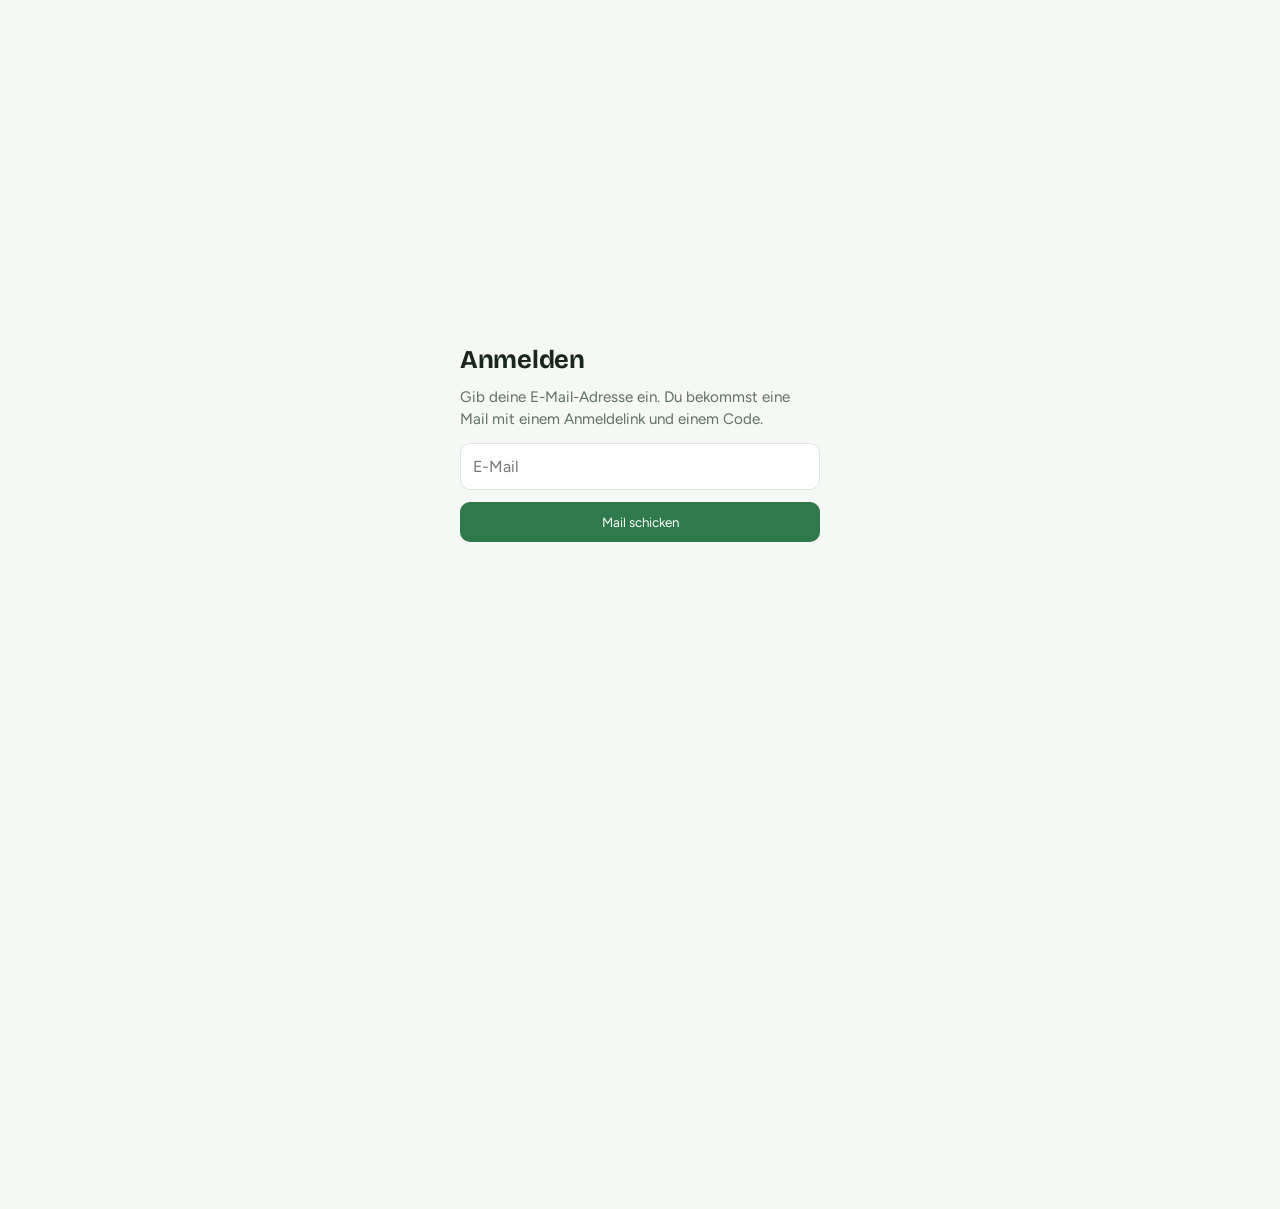
==== commit a172f5f9: "Einkaufsplan auf Supabase umgestellt, Platz für weitere Projekte - Startseite unter / mit Links zu d" ====
--- a/einkaufsplan/index.html
+++ b/einkaufsplan/index.html
@@ -1,8 +1,5 @@
-<!doctype html><html><head><meta charset=utf8><meta name=viewport content="width=device-width,initial-scale=1,viewport-fit=cover"><style>:root{color-scheme:light;box-sizing:border-box;padding-top:env(safe-area-inset-top,0px);padding-bottom:env(safe-area-inset-bottom,0px)}html{scroll-padding-top:env(safe-area-inset-top,0px)}body{margin:0;padding:0;font:14px -apple-system,BlinkMacSystemFont,sans-serif;background:#fff;color:#000}img{max-width:100%}[hidden]:not([hidden=until-found i]){display:none!important}</style></head><body>
-
-
-<title>Unser Essensplan</title>
-<meta name="claude:viewport-fit-sides" content="cover">
+<!doctype html><html lang="de"><head><meta charset="utf-8"><title>Unser Essensplan</title><meta name="theme-color" content="#f6f8f6"><meta name="apple-mobile-web-app-capable" content="yes"><meta name="apple-mobile-web-app-title" content="Einkaufsplan"><link rel="icon" href="../shared/icon.svg"><meta name=viewport content="width=device-width,initial-scale=1,viewport-fit=cover"><style>:root{color-scheme:light;box-sizing:border-box;padding-top:env(safe-area-inset-top,0px);padding-bottom:env(safe-area-inset-bottom,0px)}html{scroll-padding-top:env(safe-area-inset-top,0px)}body{margin:0;padding:0;font:14px -apple-system,BlinkMacSystemFont,sans-serif;background:#fff;color:#000}img{max-width:100%}[hidden]:not([hidden=until-found i]){display:none!important}</style></head><body>
+
 <link rel="preconnect" href="https://fonts.googleapis.com">
 <link rel="stylesheet" href="https://fonts.googleapis.com/css2?family=Bricolage+Grotesque:opsz,wght@12..96,600;12..96,700&family=Figtree:wght@400;500;600&display=swap">
 <link rel="stylesheet" href="app.css">
@@ -302,6 +299,9 @@
 </div>
 <div class="toast" id="toast" hidden></div>
 
+<script src="../shared/vendor/supabase-js-2.117.3.js"></script>
+<script src="../shared/config.js"></script>
+<script src="../shared/backend.js" data-app="einkaufsplan"></script>
 <script src="rezepte.js"></script>
 <script src="labels.js"></script>
 <script>
@@ -1543,7 +1543,7 @@
 async function saveCfg(quiet){
   if(!quiet) renderZuo(true);
   if(!db) return toast("Speichern geht hier gerade nicht.");
-  try{ await db.doc("einstellungen/einkauf").set({...cfg,geaendert:new Date().toISOString(),geaendert_von:"Patrick"}); refreshers.forEach(f=>f()) }catch(err){fail(err)}
+  try{ await db.doc("einstellungen/einkauf").set({...cfg,geaendert:new Date().toISOString(),geaendert_von:(window.backend?.userName||"")}); refreshers.forEach(f=>f()) }catch(err){fail(err)}
 }
 const cfgList=k=>k==="vorrat"?cfg.vorrat:k==="einheiten"?cfg.einheiten:k.startsWith("m:")?(cfg.merk[k.slice(2)]||[]):k.startsWith("l:")?(cfg.labels[k.slice(2)]||[]):cfg.kategorien[k.slice(2)];
 function cfgSet(k,list){
@@ -1656,13 +1656,15 @@
 (async()=>{
   /* Ladezustand mit Zwischenschritten: zeigt, woran es hängt, falls nichts kommt */
   const status=t=>{const el=$("#days"); if(!days.length) el.innerHTML=`<div class="state"><strong>Plan wird geladen …</strong>${esc(t)}</div>`};
-  const use=n=>window.claude?.use?window.claude.use(n):Promise.resolve(null);
-  status(window.claude?.use?"Verbinde mit der Datenbank …":"Keine Verbindung zur Claude-App (window.claude fehlt).");
+  const use=n=>window.backend?.use?window.backend.use(n):Promise.resolve(null);
+  status(window.backend?.use?"Anmeldung …":"Die Verbindung zu Supabase fehlt (backend.js nicht geladen).");
+  if(window.backend) await window.backend.ready;
+  status("Verbinde mit der Datenbank …");
   let gotDays=false;
   const t0=setTimeout(()=>{if(!gotDays) status("Die Datenbank antwortet nicht. Bitte Seite neu laden; hilft das nicht, Claude Bescheid geben.")},12000);
   const [d,u]=await Promise.all([use("db"),use("user")]);
   db=d;
-  if(!db){clearTimeout(t0);$("#days").innerHTML=`<div class="state"><strong>Plan nicht erreichbar</strong>Öffne den Essensplan angemeldet in der Claude-App.</div>`;$("#shop").innerHTML="";return}
+  if(!db){clearTimeout(t0);$("#days").innerHTML=`<div class="state"><strong>Plan nicht erreichbar</strong>Bitte neu anmelden und die Seite neu laden.</div>`;$("#shop").innerHTML="";return}
   status("Datenbank verbunden, lade die Tage …");
   /* Live-Abo; lehnt die Plattform es ab (passiert nach dem Zurückkommen von einer Unterseite:
      „Invalid subscription id“), direkt laden und regelmäßig nachladen */
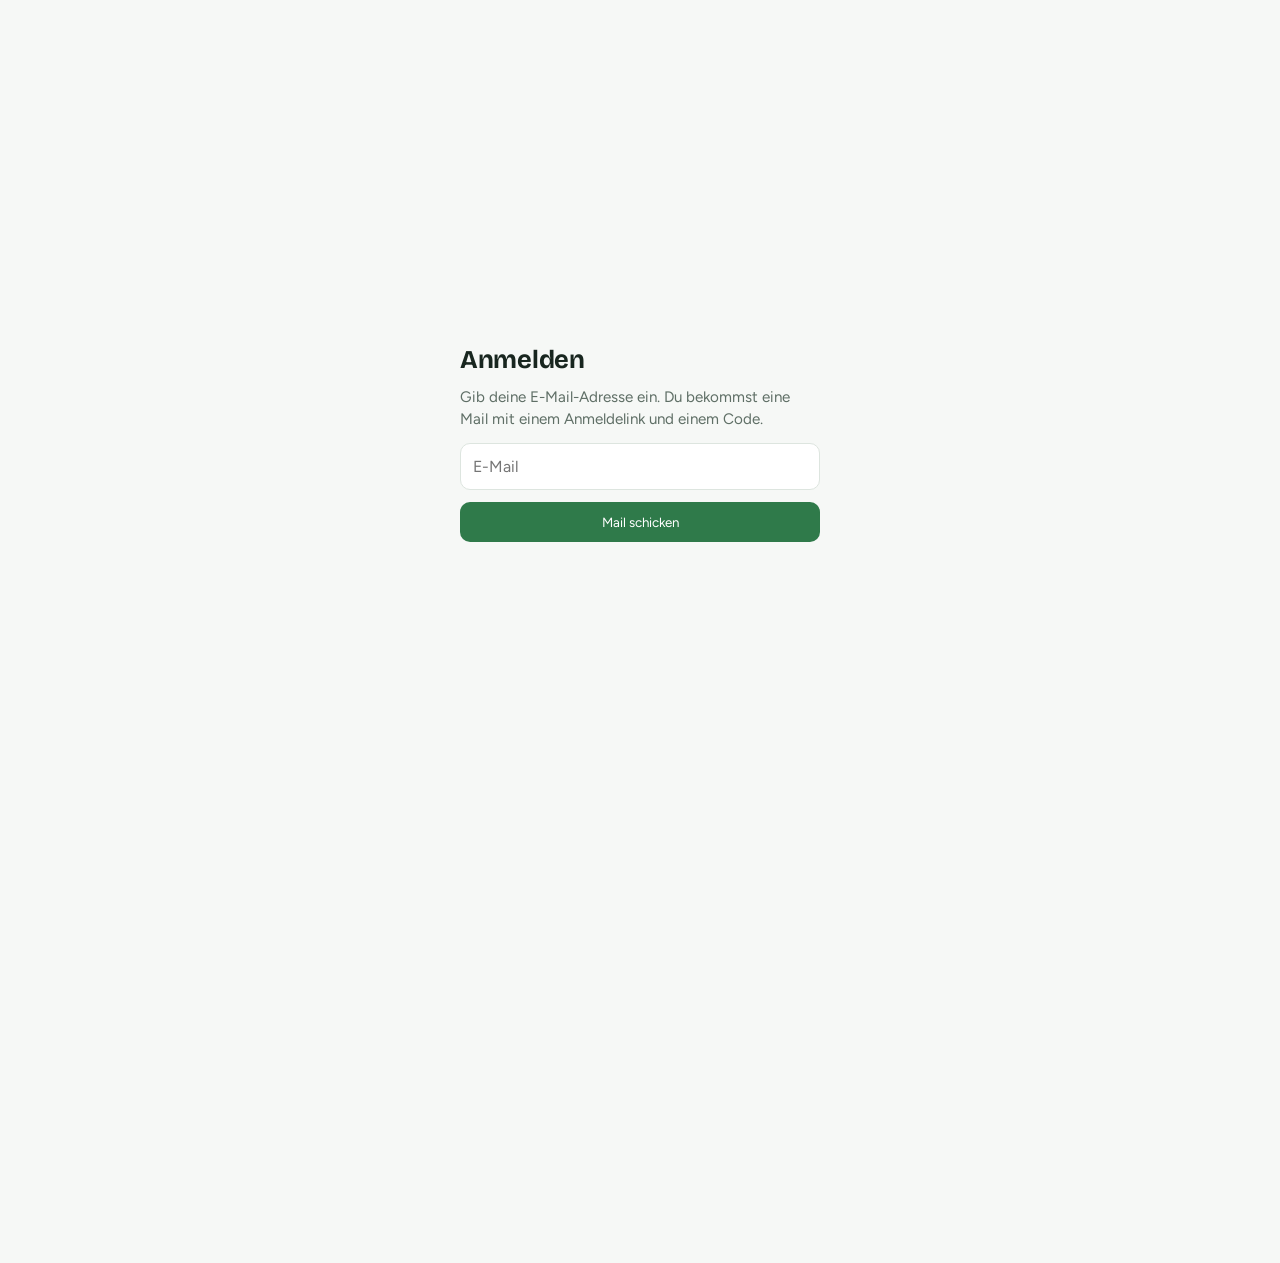
==== commit ab4f87f4: "App-Icons, Startseite erst nach Login, Stand in der Fußzeile - Einkaufsplan: Einkaufswagen-Icon auf " ====
--- a/einkaufsplan/index.html
+++ b/einkaufsplan/index.html
@@ -1,4 +1,4 @@
-<!doctype html><html lang="de"><head><meta charset="utf-8"><title>Unser Essensplan</title><meta name="theme-color" content="#f6f8f6"><meta name="apple-mobile-web-app-capable" content="yes"><meta name="apple-mobile-web-app-title" content="Einkaufsplan"><link rel="icon" href="../shared/icon.svg"><meta name=viewport content="width=device-width,initial-scale=1,viewport-fit=cover"><style>:root{color-scheme:light;box-sizing:border-box;padding-top:env(safe-area-inset-top,0px);padding-bottom:env(safe-area-inset-bottom,0px)}html{scroll-padding-top:env(safe-area-inset-top,0px)}body{margin:0;padding:0;font:14px -apple-system,BlinkMacSystemFont,sans-serif;background:#fff;color:#000}img{max-width:100%}[hidden]:not([hidden=until-found i]){display:none!important}</style></head><body>
+<!doctype html><html lang="de"><head><meta charset="utf-8"><title>Unser Essensplan</title><meta name="theme-color" content="#f6f8f6"><meta name="apple-mobile-web-app-capable" content="yes"><meta name="apple-mobile-web-app-title" content="Einkaufsplan"><link rel="icon" href="icons/icon.svg" type="image/svg+xml"><link rel="apple-touch-icon" href="icons/apple-touch-icon.png"><link rel="manifest" href="manifest.webmanifest"><meta name=viewport content="width=device-width,initial-scale=1,viewport-fit=cover"><style>:root{color-scheme:light;box-sizing:border-box;padding-top:env(safe-area-inset-top,0px);padding-bottom:env(safe-area-inset-bottom,0px)}html{scroll-padding-top:env(safe-area-inset-top,0px)}body{margin:0;padding:0;font:14px -apple-system,BlinkMacSystemFont,sans-serif;background:#fff;color:#000}img{max-width:100%}[hidden]:not([hidden=until-found i]){display:none!important}</style></head><body>
 
 <link rel="preconnect" href="https://fonts.googleapis.com">
 <link rel="stylesheet" href="https://fonts.googleapis.com/css2?family=Bricolage+Grotesque:opsz,wght@12..96,600;12..96,700&family=Figtree:wght@400;500;600&display=swap">
@@ -302,6 +302,8 @@
 <script src="../shared/vendor/supabase-js-2.117.3.js"></script>
 <script src="../shared/config.js"></script>
 <script src="../shared/backend.js" data-app="einkaufsplan"></script>
+<script src="../shared/version.js"></script>
+<script src="../shared/footer.js"></script>
 <script src="rezepte.js"></script>
 <script src="labels.js"></script>
 <script>
